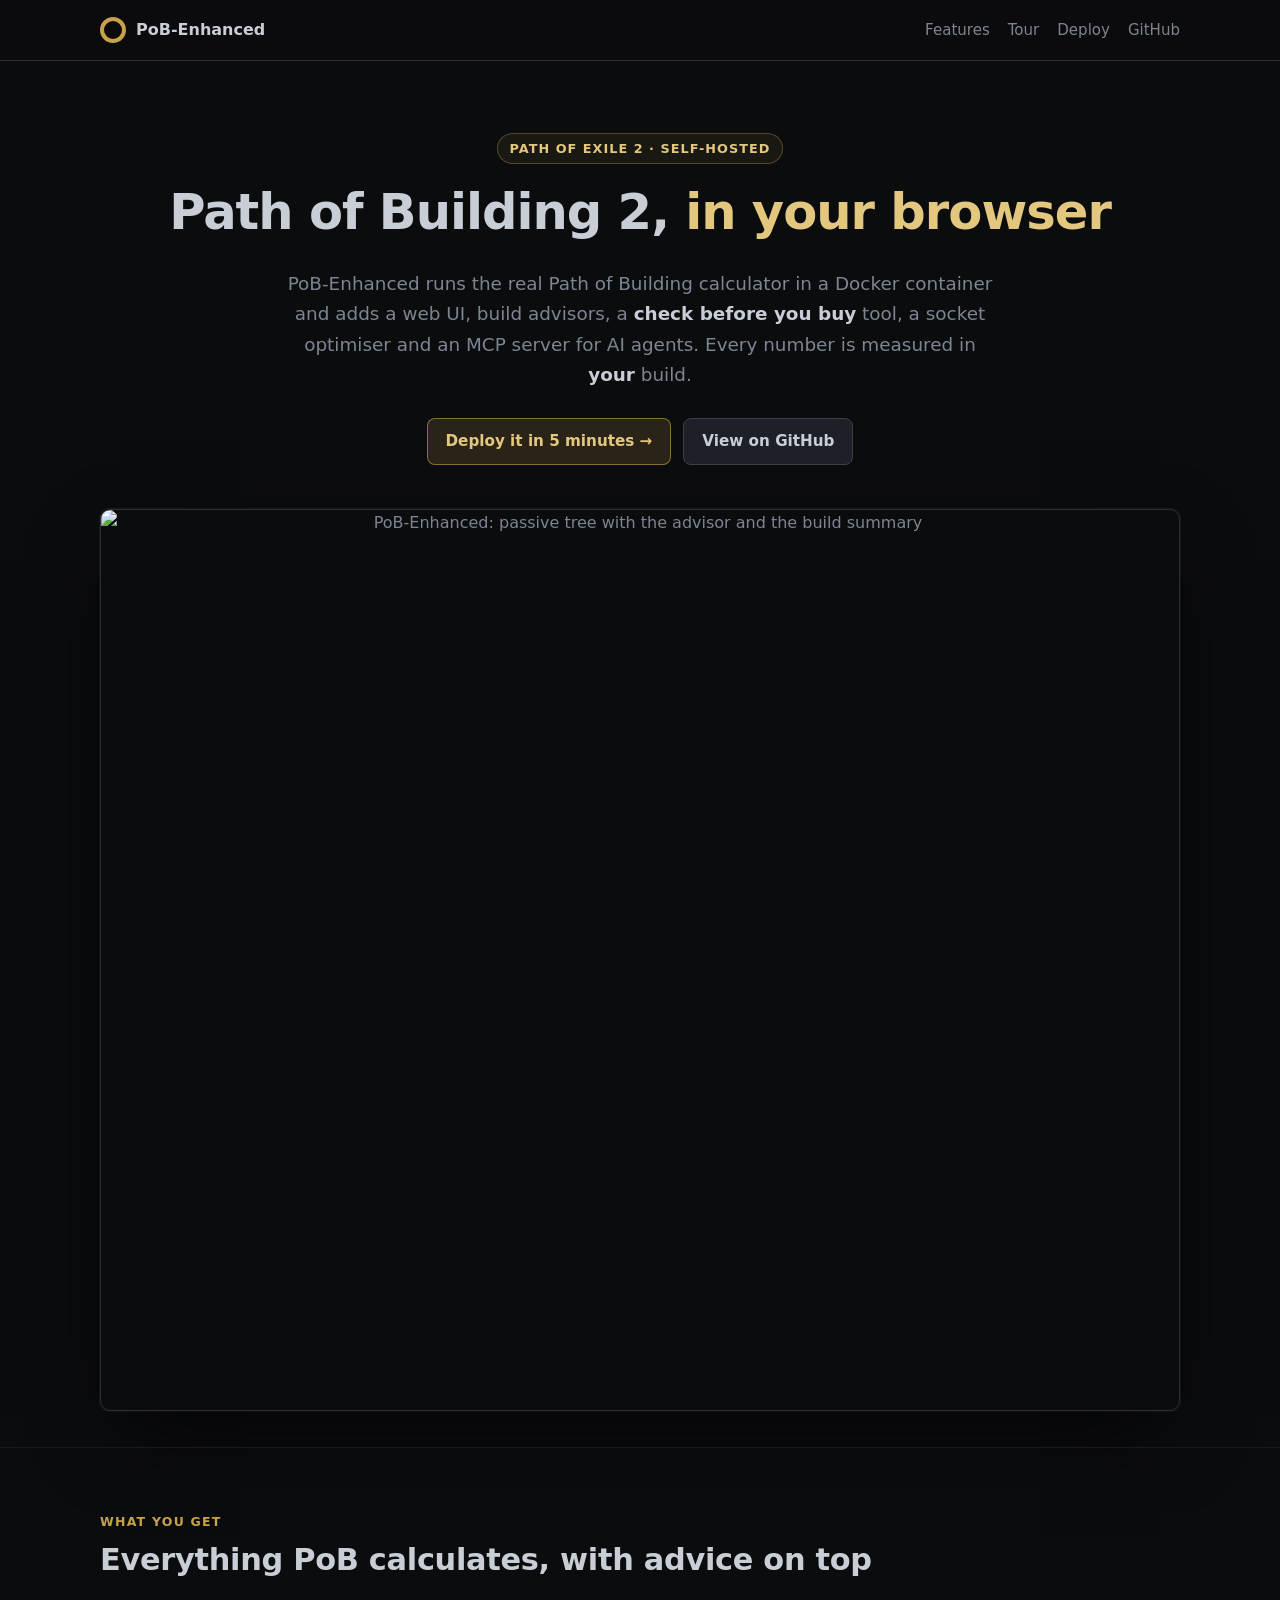
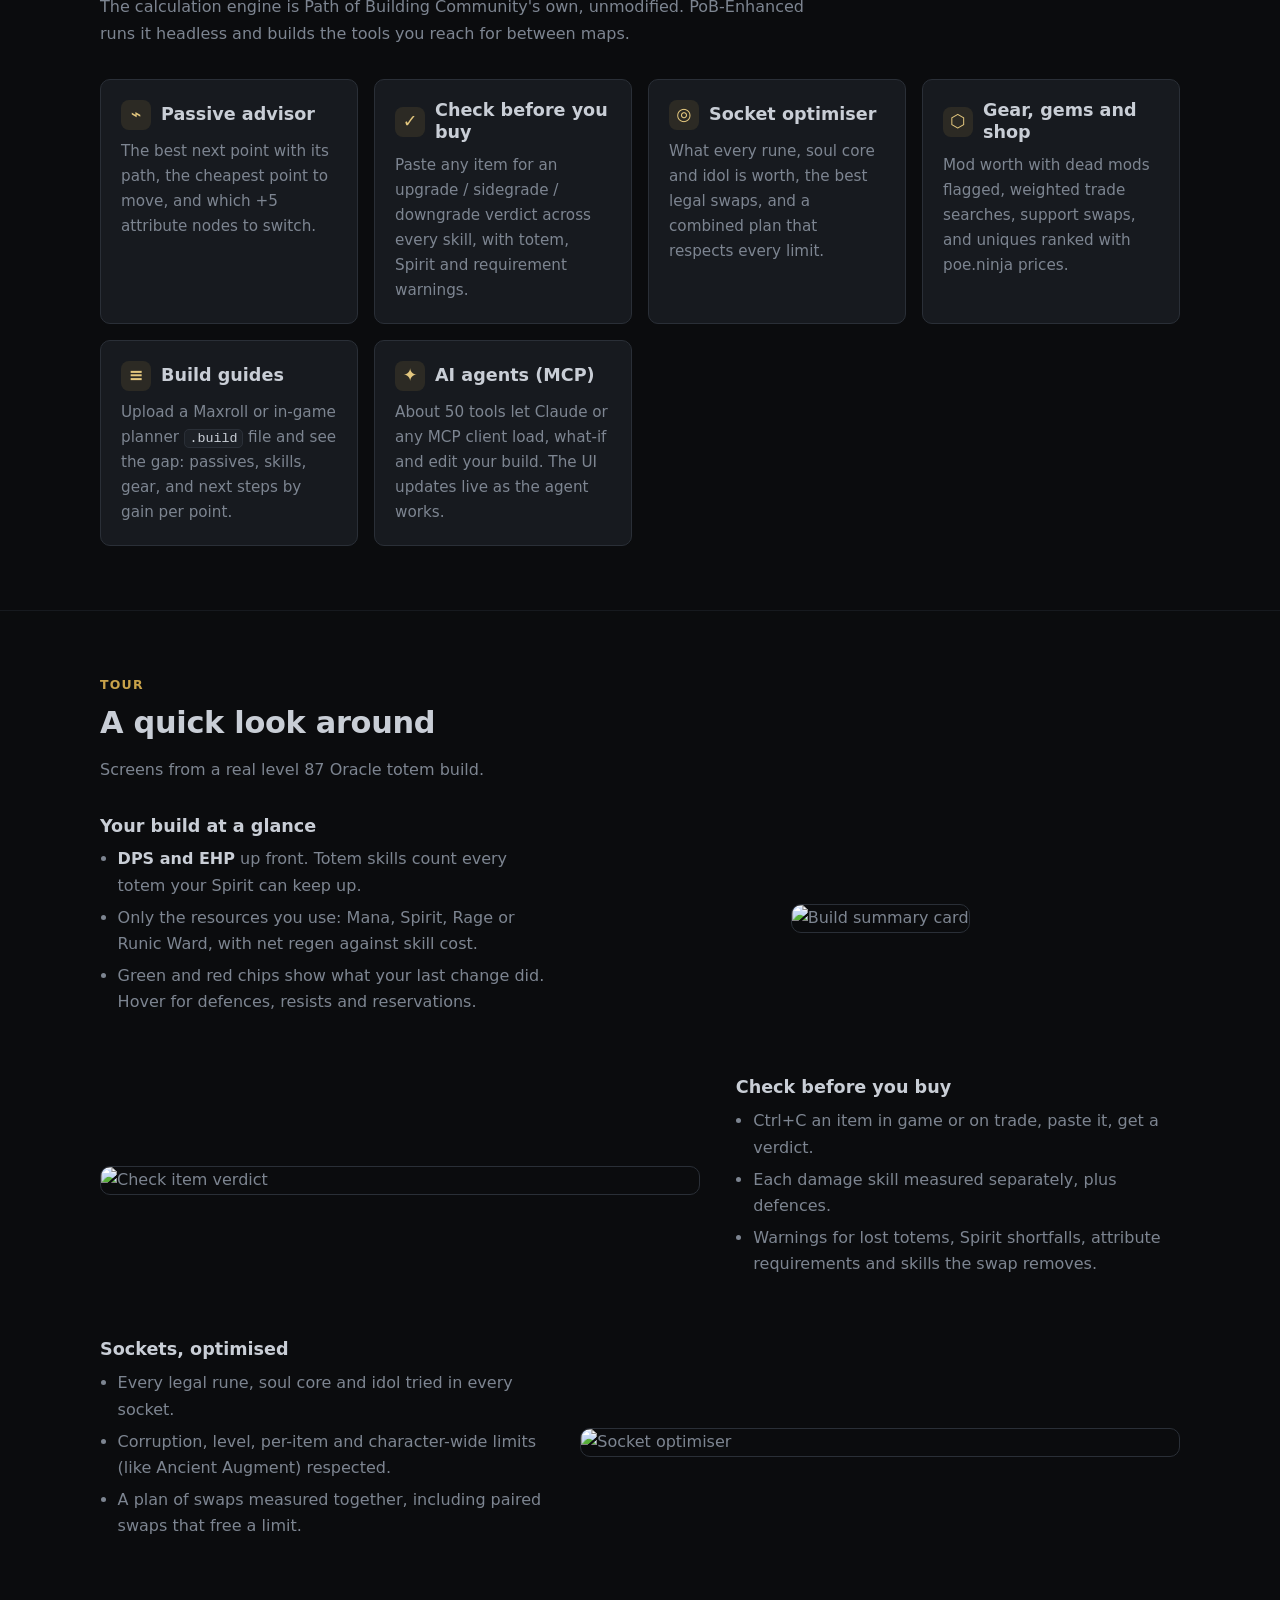
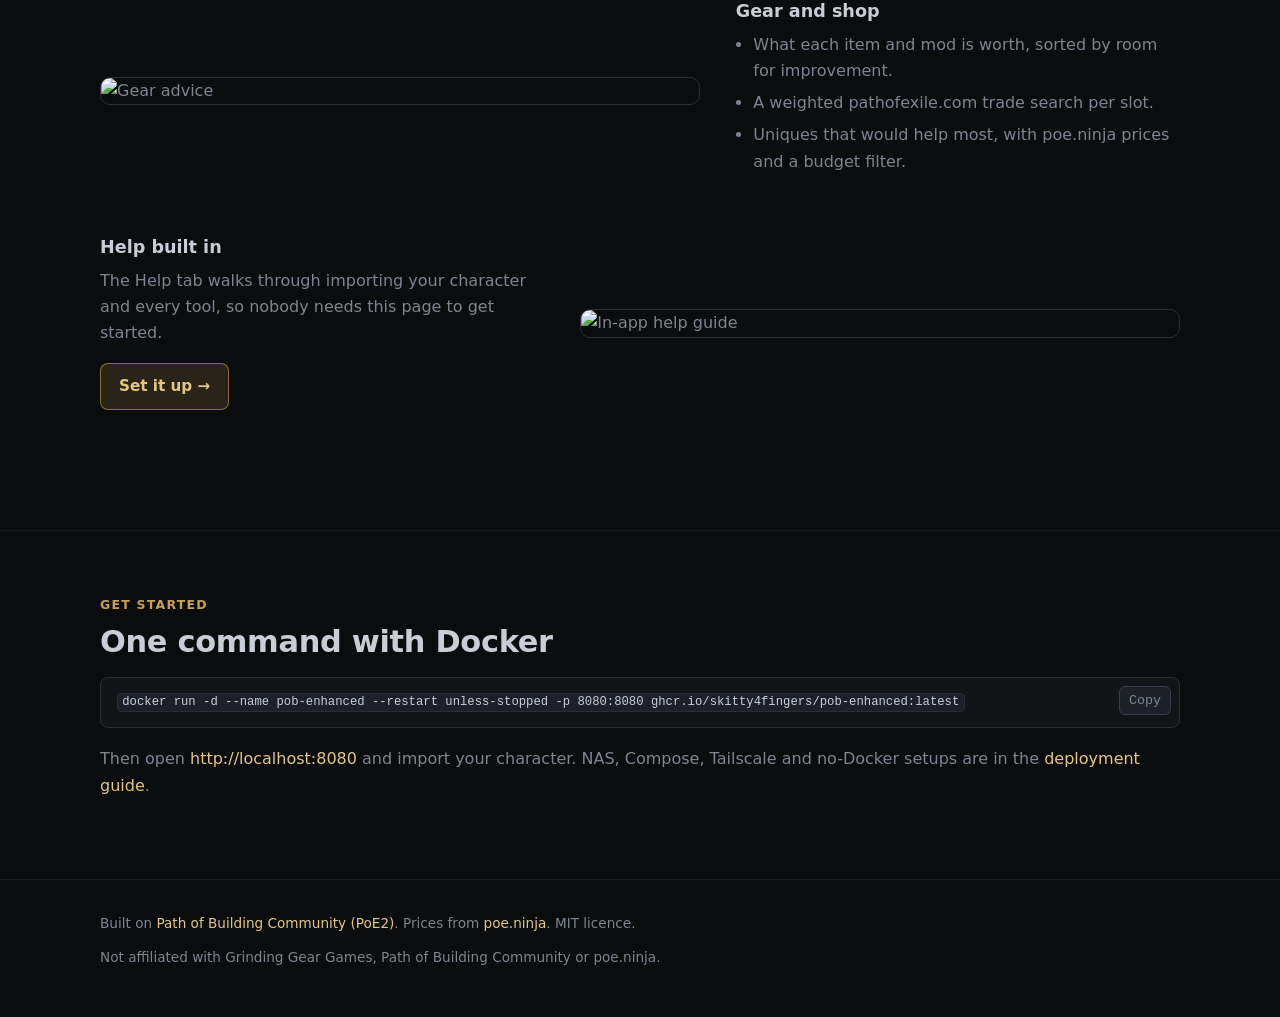
==== site/index.html @ 715e1b87 "Add an in-app help guide, a GitHub Pages site and fresh screenshots - Help tab (also the ? button in" ====
<!doctype html>
<html lang="en">
<head>
  <meta charset="utf-8">
  <meta name="viewport" content="width=device-width, initial-scale=1">
  <title>PoB-Enhanced</title>
  <meta name="description" content="Path of Building 2 for Path of Exile 2 as a self-hosted web app, with build advisors, check-before-you-buy, a socket optimiser and an MCP server for AI agents.">
  <meta property="og:title" content="PoB-Enhanced">
  <meta property="og:description" content="Path of Building 2 as a self-hosted web app with build advisors and an MCP server.">
  <meta property="og:image" content="images/tree-advisor.png">
  <link rel="icon" href="data:image/svg+xml,%3Csvg xmlns='http://www.w3.org/2000/svg' viewBox='0 0 32 32'%3E%3Ccircle cx='16' cy='16' r='11' fill='none' stroke='%23c8a24a' stroke-width='6'/%3E%3C/svg%3E">
  <link rel="stylesheet" href="styles.css">
</head>
<body>
  <header class="top">
    <div class="wrap">
      <a class="brand" href="./"><span class="logo"></span> PoB-Enhanced</a>
      <nav>
        <a href="#features" class="hide-sm">Features</a>
        <a href="#tour" class="hide-sm">Tour</a>
        <a href="deploy.html">Deploy</a>
        <a href="https://github.com/Skitty4fingers/PoB-Enhanced">GitHub</a>
      </nav>
    </div>
  </header>

  <main>
    <section class="hero">
      <div class="wrap">
        <div class="tag">Path of Exile 2 · self-hosted</div>
        <h1>Path of Building 2, <span>in your browser</span></h1>
        <p class="lead">PoB-Enhanced runs the real Path of Building calculator in a Docker container and adds a web UI,
          build advisors, a <strong>check before you buy</strong> tool, a socket optimiser and an MCP server for AI agents.
          Every number is measured in <strong>your</strong> build.</p>
        <div class="actions">
          <a class="btn primary" href="deploy.html">Deploy it in 5 minutes →</a>
          <a class="btn" href="https://github.com/Skitty4fingers/PoB-Enhanced">View on GitHub</a>
        </div>
        <div class="shot"><img src="images/tree-advisor.png" alt="PoB-Enhanced: passive tree with the advisor and the build summary" width="1440" height="900"></div>
      </div>
    </section>

    <section class="block" id="features">
      <div class="wrap">
        <div class="eyebrow">What you get</div>
        <h2>Everything PoB calculates, with advice on top</h2>
        <p class="intro">The calculation engine is Path of Building Community's own, unmodified. PoB-Enhanced runs it
          headless and builds the tools you reach for between maps.</p>
        <div class="grid">
          <div class="card"><h3><span class="ico">⌁</span> Passive advisor</h3><p>The best next point with its path, the cheapest point to move, and which +5 attribute nodes to switch.</p></div>
          <div class="card"><h3><span class="ico">✓</span> Check before you buy</h3><p>Paste any item for an upgrade / sidegrade / downgrade verdict across every skill, with totem, Spirit and requirement warnings.</p></div>
          <div class="card"><h3><span class="ico">◎</span> Socket optimiser</h3><p>What every rune, soul core and idol is worth, the best legal swaps, and a combined plan that respects every limit.</p></div>
          <div class="card"><h3><span class="ico">⬡</span> Gear, gems and shop</h3><p>Mod worth with dead mods flagged, weighted trade searches, support swaps, and uniques ranked with poe.ninja prices.</p></div>
          <div class="card"><h3><span class="ico">≡</span> Build guides</h3><p>Upload a Maxroll or in-game planner <code>.build</code> file and see the gap: passives, skills, gear, and next steps by gain per point.</p></div>
          <div class="card"><h3><span class="ico">✦</span> AI agents (MCP)</h3><p>About 50 tools let Claude or any MCP client load, what-if and edit your build. The UI updates live as the agent works.</p></div>
        </div>
      </div>
    </section>

    <section class="block" id="tour">
      <div class="wrap">
        <div class="eyebrow">Tour</div>
        <h2>A quick look around</h2>
        <p class="intro">Screens from a real level 87 Oracle totem build.</p>

        <div class="feature">
          <div class="text">
            <h3>Your build at a glance</h3>
            <ul>
              <li><strong>DPS and EHP</strong> up front. Totem skills count every totem your Spirit can keep up.</li>
              <li>Only the resources you use: Mana, Spirit, Rage or Runic Ward, with net regen against skill cost.</li>
              <li>Green and red chips show what your last change did. Hover for defences, resists and reservations.</li>
            </ul>
          </div>
          <div class="media" style="max-width:320px;justify-self:center"><img src="images/summary-card.png" alt="Build summary card" loading="lazy"></div>
        </div>

        <div class="feature flip">
          <div class="text">
            <h3>Check before you buy</h3>
            <ul>
              <li>Ctrl+C an item in game or on trade, paste it, get a verdict.</li>
              <li>Each damage skill measured separately, plus defences.</li>
              <li>Warnings for lost totems, Spirit shortfalls, attribute requirements and skills the swap removes.</li>
            </ul>
          </div>
          <div class="media"><img src="images/check-item.png" alt="Check item verdict" loading="lazy"></div>
        </div>

        <div class="feature">
          <div class="text">
            <h3>Sockets, optimised</h3>
            <ul>
              <li>Every legal rune, soul core and idol tried in every socket.</li>
              <li>Corruption, level, per-item and character-wide limits (like Ancient Augment) respected.</li>
              <li>A plan of swaps measured together, including paired swaps that free a limit.</li>
            </ul>
          </div>
          <div class="media"><img src="images/sockets.png" alt="Socket optimiser" loading="lazy"></div>
        </div>

        <div class="feature flip">
          <div class="text">
            <h3>Gear and shop</h3>
            <ul>
              <li>What each item and mod is worth, sorted by room for improvement.</li>
              <li>A weighted pathofexile.com trade search per slot.</li>
              <li>Uniques that would help most, with poe.ninja prices and a budget filter.</li>
            </ul>
          </div>
          <div class="media"><img src="images/upgrades-gear.png" alt="Gear advice" loading="lazy"></div>
        </div>

        <div class="feature">
          <div class="text">
            <h3>Help built in</h3>
            <p>The Help tab walks through importing your character and every tool, so nobody needs this page to get started.</p>
            <a class="btn primary" href="deploy.html">Set it up →</a>
          </div>
          <div class="media"><img src="images/help.png" alt="In-app help guide" loading="lazy"></div>
        </div>
      </div>
    </section>

    <section class="block">
      <div class="wrap">
        <div class="eyebrow">Get started</div>
        <h2>One command with Docker</h2>
        <pre><code>docker run -d --name pob-enhanced --restart unless-stopped -p 8080:8080 ghcr.io/skitty4fingers/pob-enhanced:latest</code></pre>
        <p>Then open <a href="http://localhost:8080">http://localhost:8080</a> and import your character.
          NAS, Compose, Tailscale and no-Docker setups are in the <a href="deploy.html">deployment guide</a>.</p>
      </div>
    </section>
  </main>

  <footer>
    <div class="wrap">
      <span>Built on <a href="https://github.com/PathOfBuildingCommunity/PathOfBuilding-PoE2">Path of Building Community (PoE2)</a>. Prices from <a href="https://poe.ninja">poe.ninja</a>. MIT licence.</span>
      <span>Not affiliated with Grinding Gear Games, Path of Building Community or poe.ninja.</span>
    </div>
  </footer>
  <script src="site.js"></script>
</body>
</html>
---- site/styles.css ----
/* PoB-Enhanced project site. Matches the app's dark ink + gold palette. */
:root {
  --ink-950: #0b0c0e;
  --ink-900: #121418;
  --ink-850: #171a1f;
  --ink-800: #1d2127;
  --ink-700: #2a2f37;
  --ink-600: #3a4049;
  --ink-400: #7d8591;
  --ink-200: #c9ced6;
  --gold: #c8a24a;
  --gold-soft: #e3c77e;
  --good: #5fbf7a;
  --bad: #e06a5a;
  --rare: #f2c94c;
  --mana: #6f8cf0;
  --es: #7fb5e6;
  --radius: 10px;
  --max: 1120px;
  color-scheme: dark;
}

* { box-sizing: border-box; }
html { scroll-behavior: smooth; scroll-padding-top: 80px; }
body {
  margin: 0;
  background: var(--ink-950);
  color: var(--ink-400);
  font: 16px/1.65 Inter, ui-sans-serif, system-ui, -apple-system, "Segoe UI", Roboto, sans-serif;
  -webkit-font-smoothing: antialiased;
}
a { color: var(--gold-soft); text-decoration: none; }
a:hover { text-decoration: underline; }
img { max-width: 100%; display: block; }
h1, h2, h3 { color: var(--ink-200); line-height: 1.25; margin: 0 0 .5em; }
h1 { font-size: clamp(2rem, 4.5vw, 3.1rem); letter-spacing: -.02em; }
h2 { font-size: clamp(1.4rem, 2.6vw, 1.9rem); letter-spacing: -.01em; }
h3 { font-size: 1.1rem; }
p { margin: 0 0 1em; }
strong { color: var(--ink-200); font-weight: 600; }
code, pre { font-family: ui-monospace, "Cascadia Code", "SFMono-Regular", Menlo, Consolas, monospace; }
code { font-size: .88em; background: var(--ink-800); border: 1px solid var(--ink-700); border-radius: 5px; padding: .1em .35em; color: var(--ink-200); overflow-wrap: anywhere; }
pre code { overflow-wrap: normal; }

.wrap { max-width: var(--max); margin: 0 auto; padding: 0 20px; }

/* Header */
.top {
  position: sticky; top: 0; z-index: 10;
  background: rgba(11, 12, 14, .82); backdrop-filter: blur(10px);
  border-bottom: 1px solid var(--ink-700);
}
.top .wrap { display: flex; align-items: center; gap: 18px; height: 60px; }
.brand { display: flex; align-items: center; gap: 10px; color: var(--ink-200); font-weight: 700; }
.brand:hover { text-decoration: none; }
.logo { width: 26px; height: 26px; border-radius: 50%; border: 4px solid var(--gold); }
.top nav { margin-left: auto; display: flex; gap: 18px; font-size: .94rem; }
.top nav a { color: var(--ink-400); }
.top nav a:hover, .top nav a.on { color: var(--gold-soft); text-decoration: none; }

/* Buttons */
.btn {
  display: inline-flex; align-items: center; gap: 8px;
  padding: 10px 18px; border-radius: 8px; font-weight: 600; font-size: .95rem;
  border: 1px solid var(--ink-600); background: var(--ink-800); color: var(--ink-200);
  transition: border-color .15s, background .15s;
}
.btn:hover { border-color: var(--gold); text-decoration: none; }
.btn.primary { background: rgba(200, 162, 74, .16); border-color: rgba(200, 162, 74, .6); color: var(--gold-soft); }
.btn.primary:hover { background: rgba(200, 162, 74, .26); }

/* Hero */
.hero { padding: 72px 0 36px; text-align: center; }
.hero .tag { display: inline-block; font-size: .8rem; font-weight: 600; letter-spacing: .08em; text-transform: uppercase; color: var(--gold-soft); border: 1px solid rgba(200,162,74,.35); background: rgba(200,162,74,.08); padding: 4px 12px; border-radius: 99px; margin-bottom: 18px; }
.hero p.lead { max-width: 720px; margin: 0 auto 28px; font-size: 1.15rem; }
.hero .actions { display: flex; gap: 12px; justify-content: center; flex-wrap: wrap; }
.hero h1 span { color: var(--gold-soft); }
.shot {
  margin: 44px auto 0; border-radius: var(--radius); overflow: hidden;
  border: 1px solid var(--ink-700); box-shadow: 0 30px 80px -20px rgba(0,0,0,.8), 0 0 0 1px rgba(200,162,74,.08);
}

/* Sections */
section.block { padding: 64px 0; border-top: 1px solid var(--ink-850); }
.eyebrow { font-size: .78rem; font-weight: 700; letter-spacing: .1em; text-transform: uppercase; color: var(--gold); margin-bottom: 8px; }
.intro { max-width: 720px; margin-bottom: 32px; }

.grid { display: grid; gap: 16px; grid-template-columns: repeat(auto-fit, minmax(250px, 1fr)); }
.card {
  background: var(--ink-850); border: 1px solid var(--ink-700); border-radius: var(--radius); padding: 20px;
}
.card h3 { display: flex; align-items: center; gap: 10px; }
.card .ico { width: 30px; height: 30px; border-radius: 8px; display: inline-flex; align-items: center; justify-content: center; background: rgba(200,162,74,.12); color: var(--gold-soft); flex-shrink: 0; }
.card p { margin: 0; font-size: .95rem; }

.feature { display: grid; gap: 36px; align-items: center; grid-template-columns: 1fr 1.35fr; margin-bottom: 56px; }
.feature.flip { grid-template-columns: 1.35fr 1fr; }
.feature.flip .text { order: 2; }
.feature .media { border-radius: var(--radius); overflow: hidden; border: 1px solid var(--ink-700); }
.feature ul { padding-left: 1.1em; margin: 0; }
.feature li { margin-bottom: .35em; }
@media (max-width: 820px) {
  .feature, .feature.flip { grid-template-columns: 1fr; }
  .feature.flip .text { order: 0; }
  .top nav { gap: 12px; font-size: .88rem; }
  .top nav .hide-sm { display: none; }
}

/* Code */
pre {
  position: relative; margin: 12px 0 18px; padding: 14px 16px; overflow-x: auto;
  background: var(--ink-900); border: 1px solid var(--ink-700); border-radius: 8px;
  color: var(--ink-200); font-size: .87rem; line-height: 1.55;
}
pre .c { color: var(--ink-400); }
.copy {
  position: absolute; top: 8px; right: 8px; font: 600 .75rem/1 inherit; font-family: inherit;
  padding: 6px 9px; border-radius: 6px; cursor: pointer;
  background: var(--ink-800); color: var(--ink-400); border: 1px solid var(--ink-600);
}
.copy:hover { color: var(--gold-soft); border-color: var(--gold); }

/* Tables */
table { width: 100%; border-collapse: collapse; margin: 12px 0 20px; font-size: .94rem; }
th, td { text-align: left; padding: 10px 12px; border-bottom: 1px solid var(--ink-700); vertical-align: top; }
th { color: var(--ink-200); font-weight: 600; background: var(--ink-850); }
.table-wrap { overflow-x: auto; border: 1px solid var(--ink-700); border-radius: 8px; }
.table-wrap table { margin: 0; }
.table-wrap tr:last-child td { border-bottom: 0; }

/* Guide layout */
.guide { display: grid; grid-template-columns: 230px 1fr; gap: 40px; padding-top: 40px; padding-bottom: 80px; }
.toc { position: sticky; top: 84px; align-self: start; font-size: .92rem; }
.toc .label { font-size: .75rem; font-weight: 700; letter-spacing: .1em; text-transform: uppercase; color: var(--ink-400); margin-bottom: 8px; }
.toc a { display: block; padding: 5px 10px; border-radius: 6px; color: var(--ink-400); border-left: 2px solid transparent; }
.toc a:hover { color: var(--ink-200); text-decoration: none; }
.toc a.on { color: var(--gold-soft); border-left-color: var(--gold); background: rgba(200,162,74,.06); }
.doc { min-width: 0; } /* let long code lines scroll inside their block instead of widening the page */
.doc h2 { margin-top: 56px; padding-top: 8px; }
.doc h2:first-child { margin-top: 0; }
.doc h3 { margin-top: 28px; }
@media (max-width: 860px) { .guide { grid-template-columns: 1fr; } .toc { display: none; } }

ol.steps { counter-reset: s; list-style: none; padding: 0; margin: 16px 0 20px; }
ol.steps > li { counter-increment: s; position: relative; padding-left: 44px; margin-bottom: 16px; }
ol.steps > li::before {
  content: counter(s); position: absolute; left: 0; top: 0;
  width: 28px; height: 28px; border-radius: 50%; display: flex; align-items: center; justify-content: center;
  font-size: .82rem; font-weight: 700; color: var(--gold-soft); background: rgba(200,162,74,.14); border: 1px solid rgba(200,162,74,.35);
}

.choose { display: grid; gap: 12px; grid-template-columns: repeat(auto-fit, minmax(220px, 1fr)); margin: 18px 0 8px; }
.choose a { display: block; padding: 16px; border-radius: var(--radius); background: var(--ink-850); border: 1px solid var(--ink-700); color: var(--ink-400); }
.choose a:hover { border-color: var(--gold); text-decoration: none; }
.choose a strong { display: block; margin-bottom: 4px; }
.choose .meta { font-size: .8rem; color: var(--gold); font-weight: 600; text-transform: uppercase; letter-spacing: .06em; }

.note { border-left: 3px solid var(--gold); background: rgba(200,162,74,.07); padding: 12px 16px; border-radius: 0 8px 8px 0; margin: 16px 0; }
.note.warn { border-color: var(--rare); background: rgba(242,201,76,.07); }
.note p:last-child { margin: 0; }

details { background: var(--ink-850); border: 1px solid var(--ink-700); border-radius: 8px; margin: 10px 0; }
details summary { cursor: pointer; padding: 12px 16px; color: var(--ink-200); font-weight: 600; }
details > div { padding: 0 16px 14px; }

footer { border-top: 1px solid var(--ink-850); padding: 32px 0 48px; font-size: .85rem; }
footer .wrap { display: flex; flex-wrap: wrap; gap: 12px 24px; justify-content: space-between; }
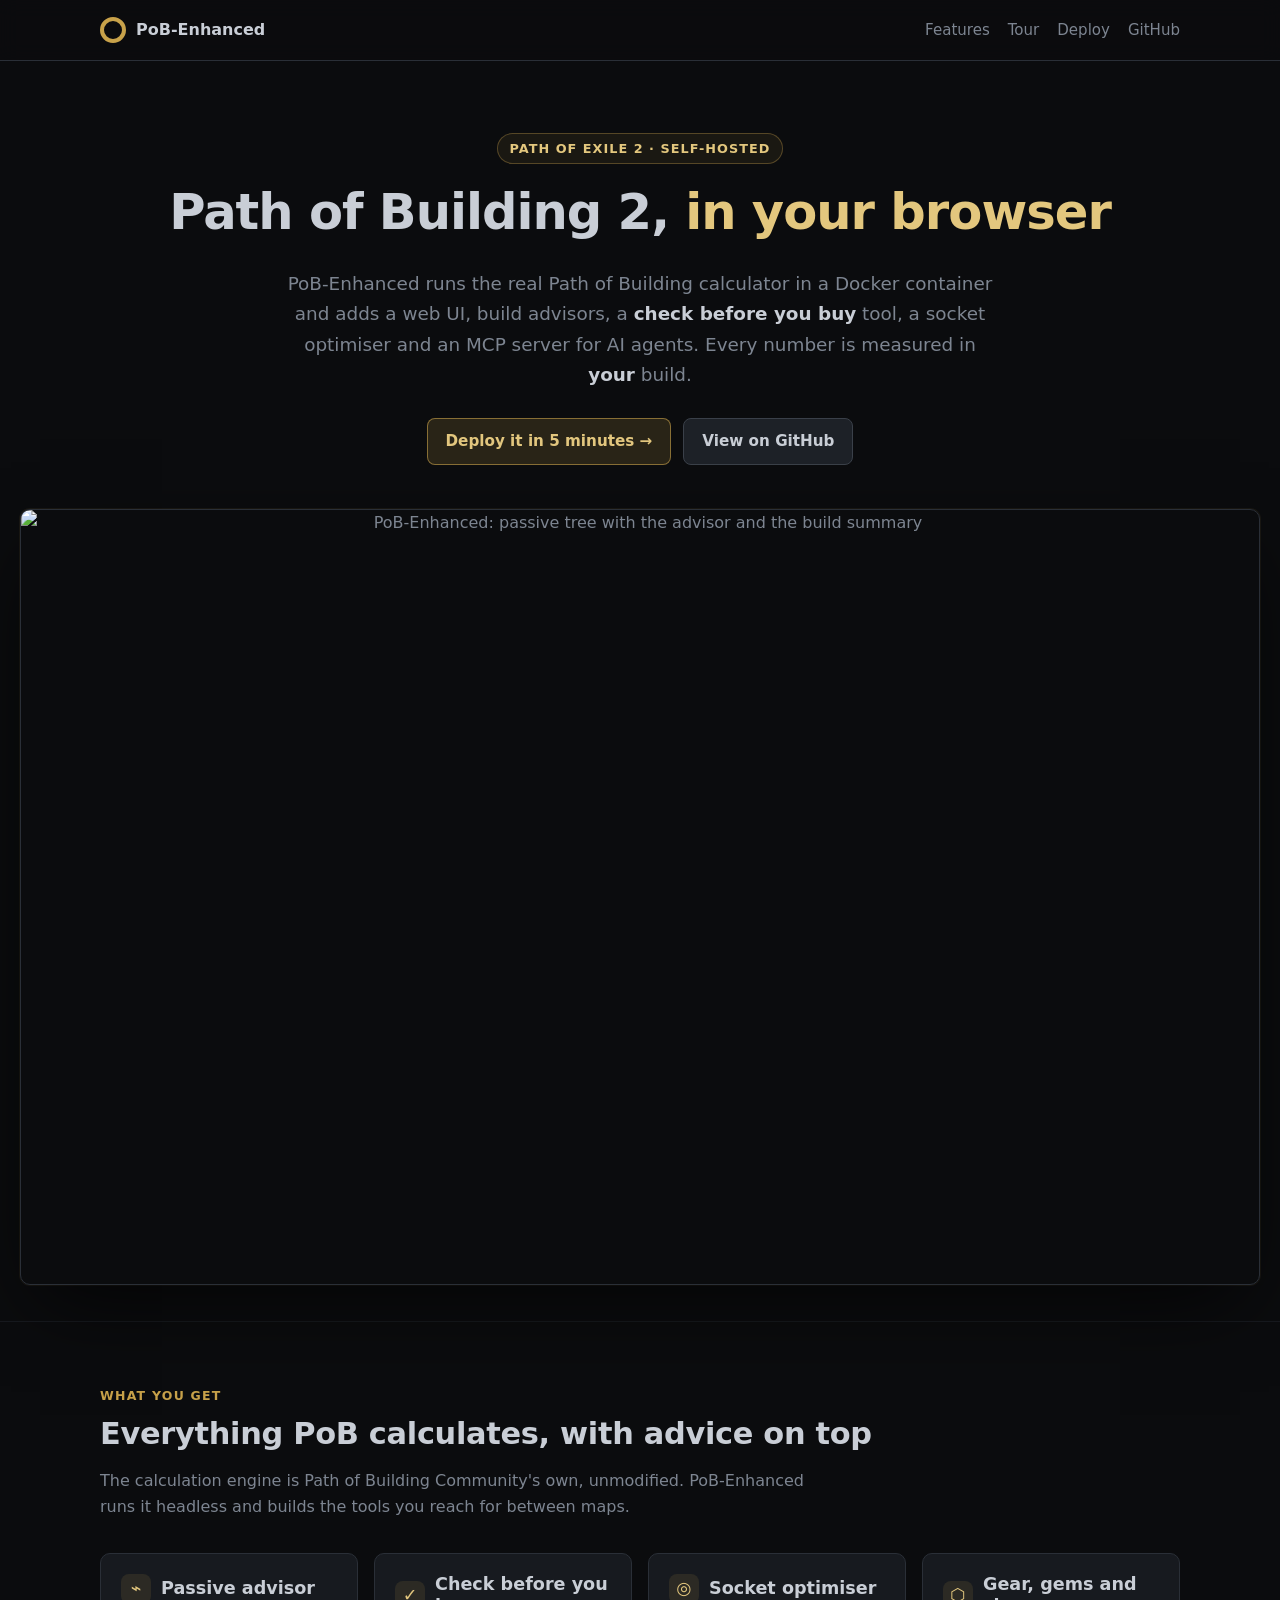
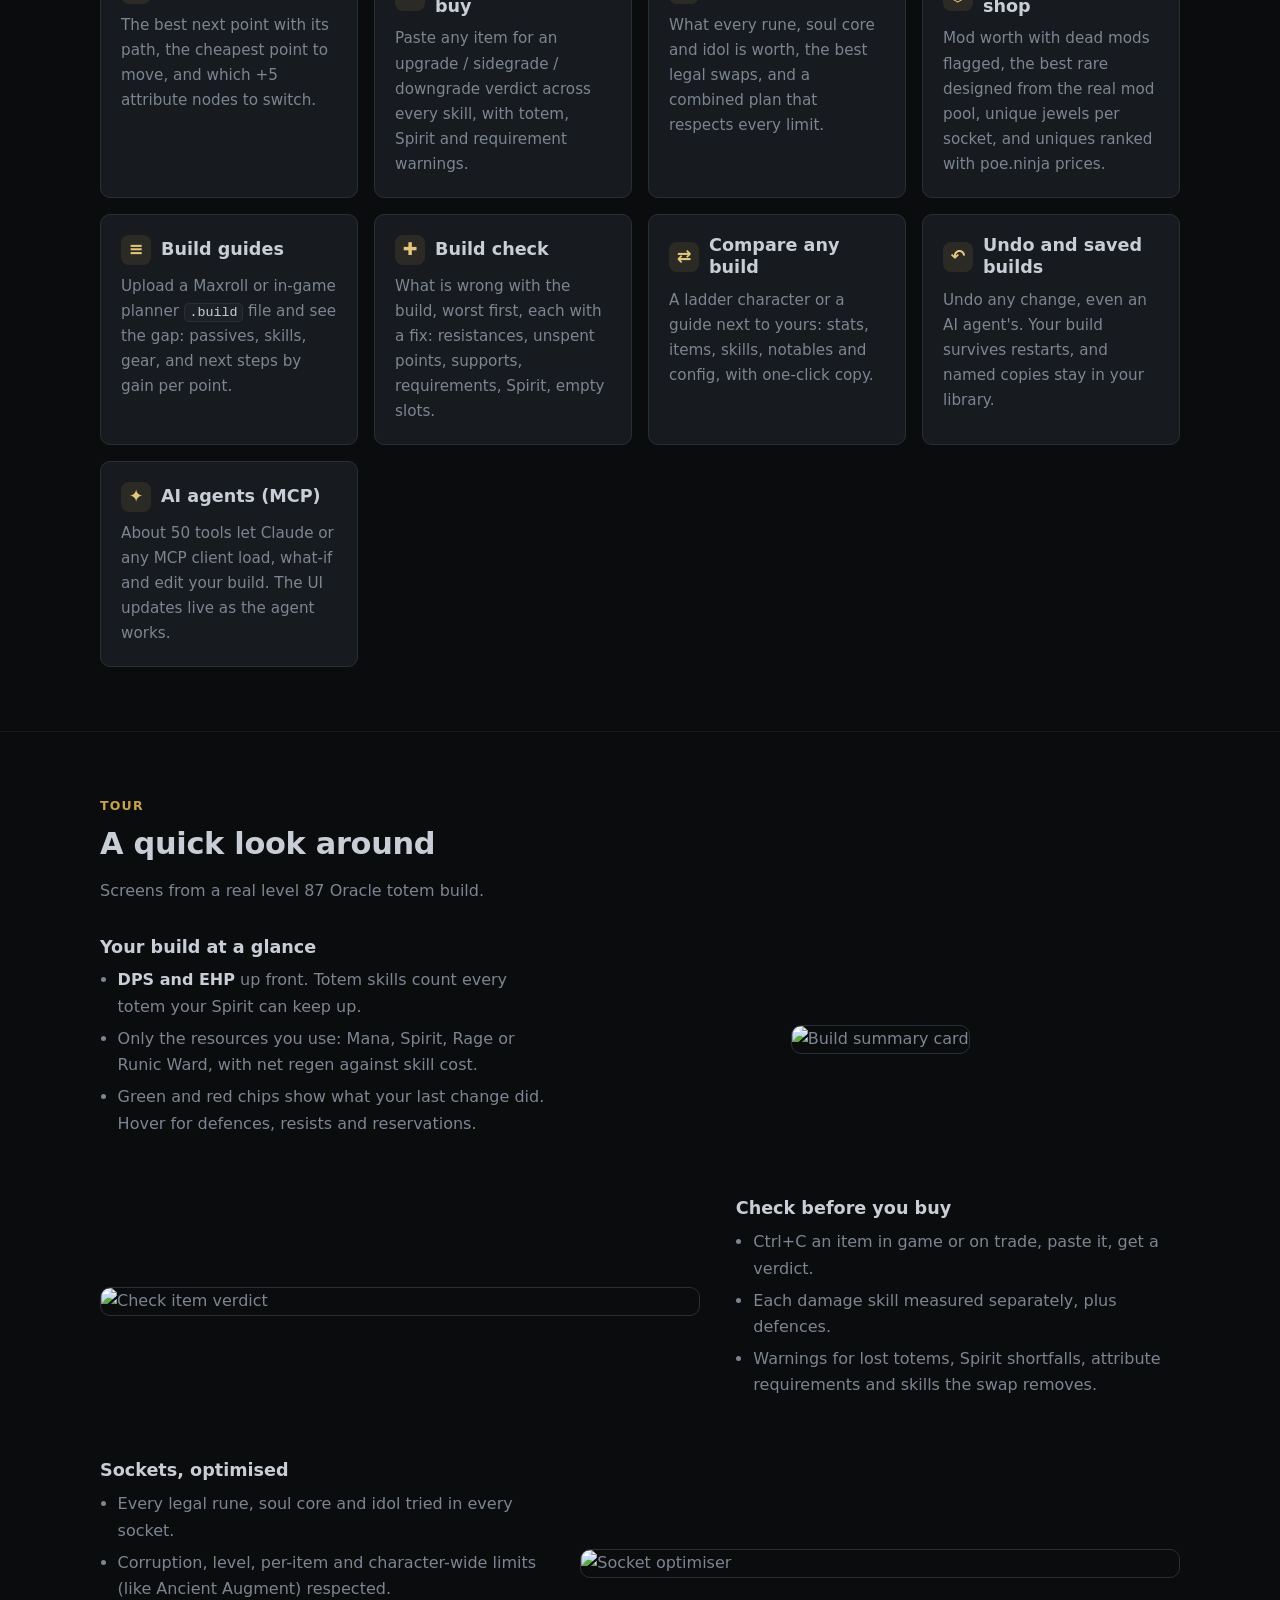
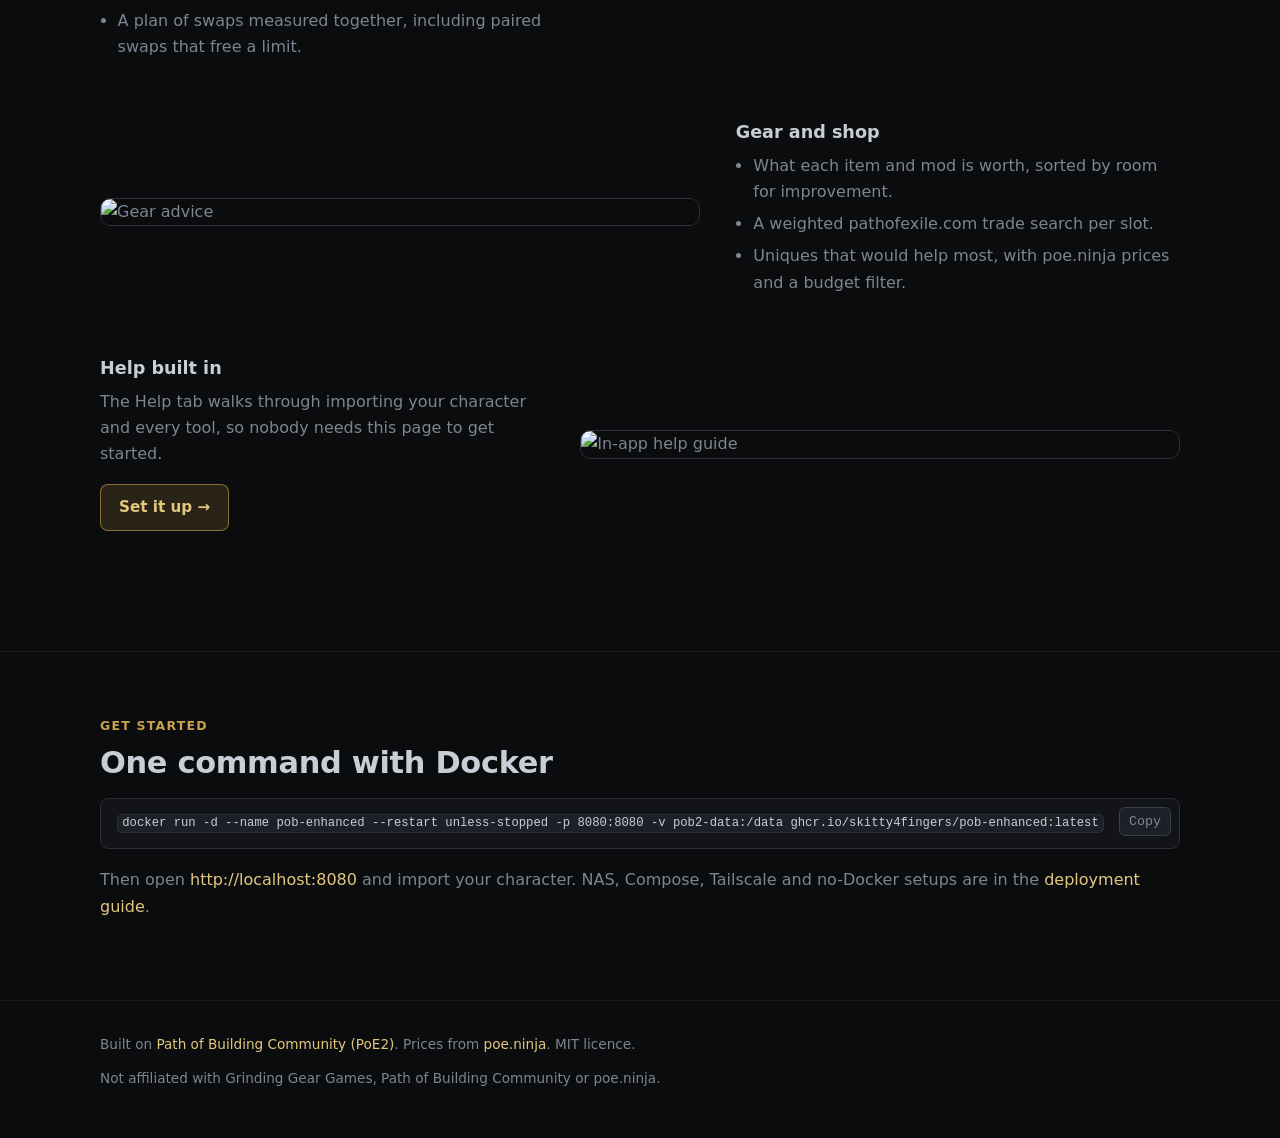
==== commit 40dc6181: "Add build check, undo and saved builds, compare, rare designer and more Ideas, patches and the knowl" ====
--- a/site/index.html
+++ b/site/index.html
@@ -50,8 +50,11 @@
           <div class="card"><h3><span class="ico">⌁</span> Passive advisor</h3><p>The best next point with its path, the cheapest point to move, and which +5 attribute nodes to switch.</p></div>
           <div class="card"><h3><span class="ico">✓</span> Check before you buy</h3><p>Paste any item for an upgrade / sidegrade / downgrade verdict across every skill, with totem, Spirit and requirement warnings.</p></div>
           <div class="card"><h3><span class="ico">◎</span> Socket optimiser</h3><p>What every rune, soul core and idol is worth, the best legal swaps, and a combined plan that respects every limit.</p></div>
-          <div class="card"><h3><span class="ico">⬡</span> Gear, gems and shop</h3><p>Mod worth with dead mods flagged, weighted trade searches, support swaps, and uniques ranked with poe.ninja prices.</p></div>
+          <div class="card"><h3><span class="ico">⬡</span> Gear, gems and shop</h3><p>Mod worth with dead mods flagged, the best rare designed from the real mod pool, unique jewels per socket, and uniques ranked with poe.ninja prices.</p></div>
           <div class="card"><h3><span class="ico">≡</span> Build guides</h3><p>Upload a Maxroll or in-game planner <code>.build</code> file and see the gap: passives, skills, gear, and next steps by gain per point.</p></div>
+          <div class="card"><h3><span class="ico">✚</span> Build check</h3><p>What is wrong with the build, worst first, each with a fix: resistances, unspent points, supports, requirements, Spirit, empty slots.</p></div>
+          <div class="card"><h3><span class="ico">⇄</span> Compare any build</h3><p>A ladder character or a guide next to yours: stats, items, skills, notables and config, with one-click copy.</p></div>
+          <div class="card"><h3><span class="ico">↶</span> Undo and saved builds</h3><p>Undo any change, even an AI agent's. Your build survives restarts, and named copies stay in your library.</p></div>
           <div class="card"><h3><span class="ico">✦</span> AI agents (MCP)</h3><p>About 50 tools let Claude or any MCP client load, what-if and edit your build. The UI updates live as the agent works.</p></div>
         </div>
       </div>
@@ -126,7 +129,7 @@
       <div class="wrap">
         <div class="eyebrow">Get started</div>
         <h2>One command with Docker</h2>
-        <pre><code>docker run -d --name pob-enhanced --restart unless-stopped -p 8080:8080 ghcr.io/skitty4fingers/pob-enhanced:latest</code></pre>
+        <pre><code>docker run -d --name pob-enhanced --restart unless-stopped -p 8080:8080 -v pob2-data:/data ghcr.io/skitty4fingers/pob-enhanced:latest</code></pre>
         <p>Then open <a href="http://localhost:8080">http://localhost:8080</a> and import your character.
           NAS, Compose, Tailscale and no-Docker setups are in the <a href="deploy.html">deployment guide</a>.</p>
       </div>
--- a/site/styles.css
+++ b/site/styles.css
@@ -31,7 +31,8 @@
 }
 a { color: var(--gold-soft); text-decoration: none; }
 a:hover { text-decoration: underline; }
-img { max-width: 100%; display: block; }
+/* height: auto keeps the aspect ratio when max-width shrinks an image with width/height attributes. */
+img { max-width: 100%; height: auto; display: block; }
 h1, h2, h3 { color: var(--ink-200); line-height: 1.25; margin: 0 0 .5em; }
 h1 { font-size: clamp(2rem, 4.5vw, 3.1rem); letter-spacing: -.02em; }
 h2 { font-size: clamp(1.4rem, 2.6vw, 1.9rem); letter-spacing: -.01em; }
@@ -75,8 +76,10 @@
 .hero p.lead { max-width: 720px; margin: 0 auto 28px; font-size: 1.15rem; }
 .hero .actions { display: flex; gap: 12px; justify-content: center; flex-wrap: wrap; }
 .hero h1 span { color: var(--gold-soft); }
+/* The hero screenshot is wider than the text column: up to 1280px, centred, never past the viewport gutter. */
 .shot {
-  margin: 44px auto 0; border-radius: var(--radius); overflow: hidden;
+  width: min(1280px, calc(100vw - 40px)); margin: 44px 0 0 50%; transform: translateX(-50%);
+  border-radius: var(--radius); overflow: hidden;
   border: 1px solid var(--ink-700); box-shadow: 0 30px 80px -20px rgba(0,0,0,.8), 0 0 0 1px rgba(200,162,74,.08);
 }
 
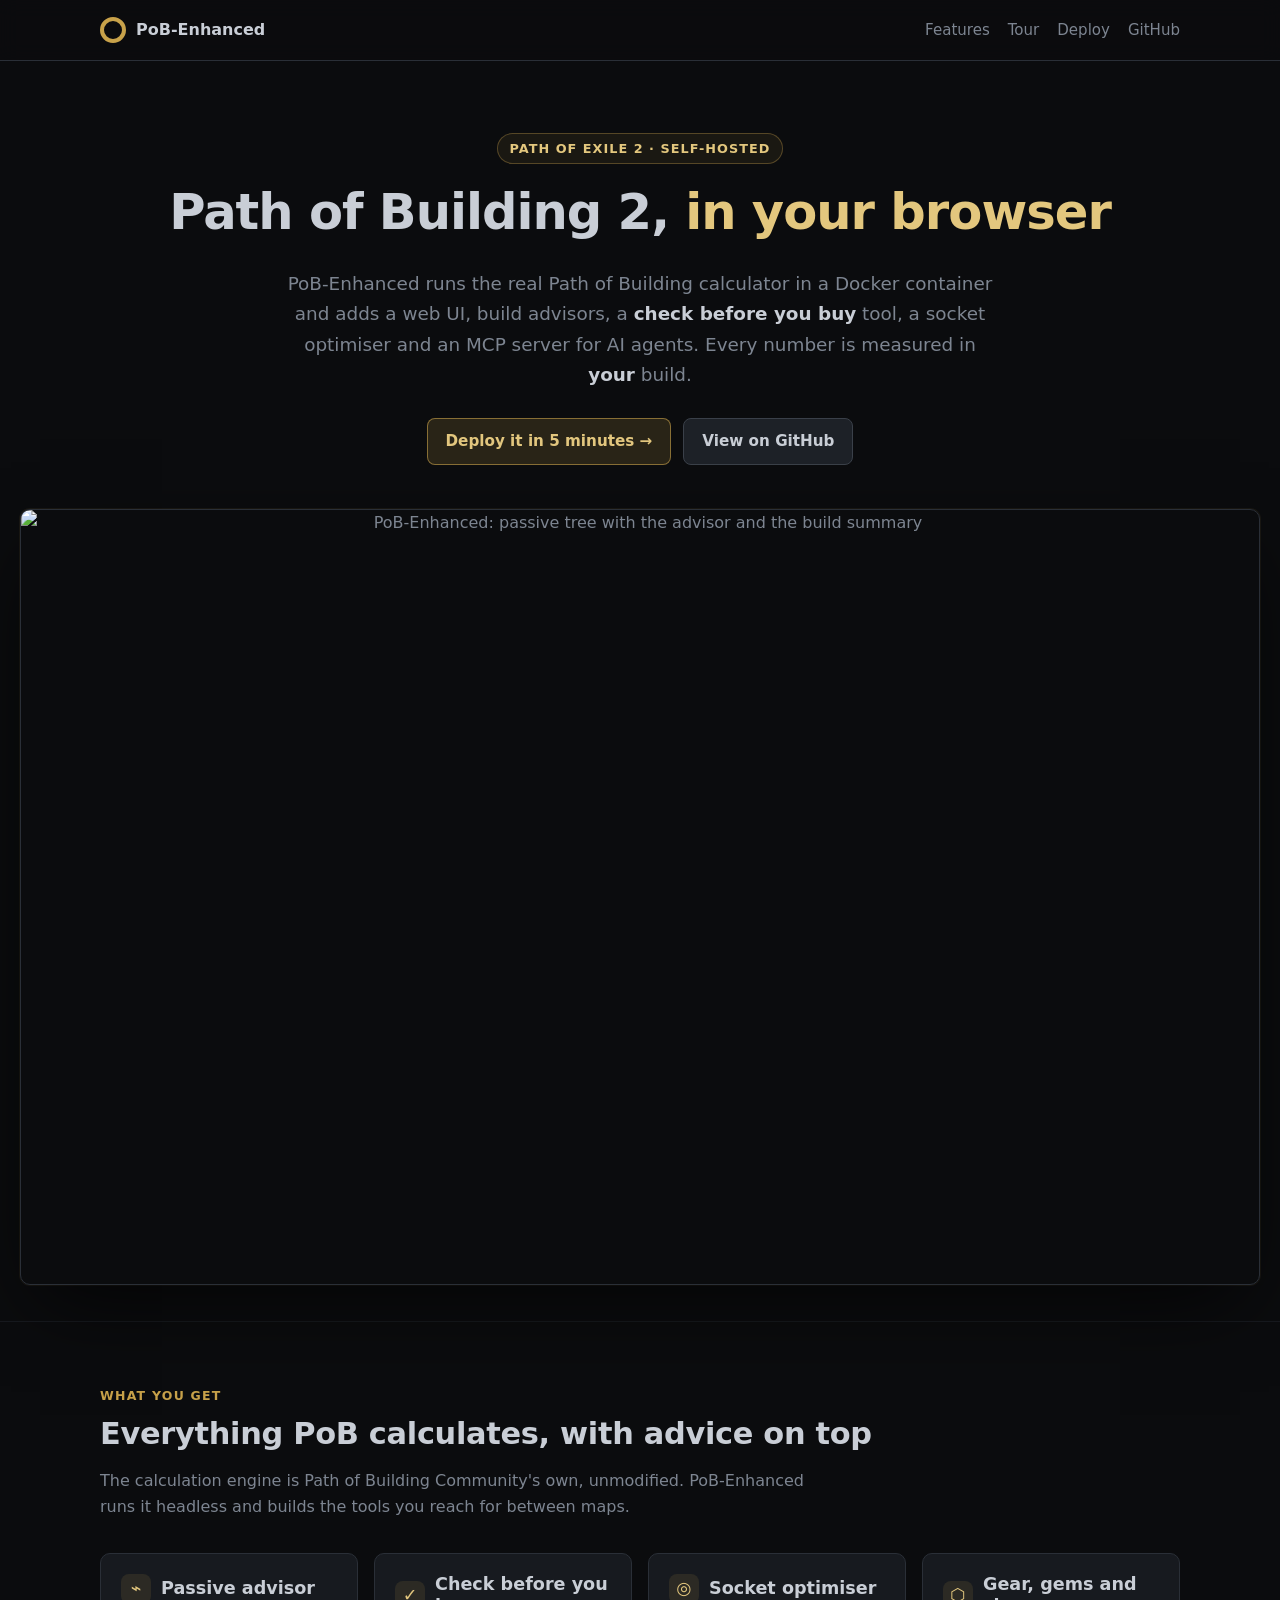
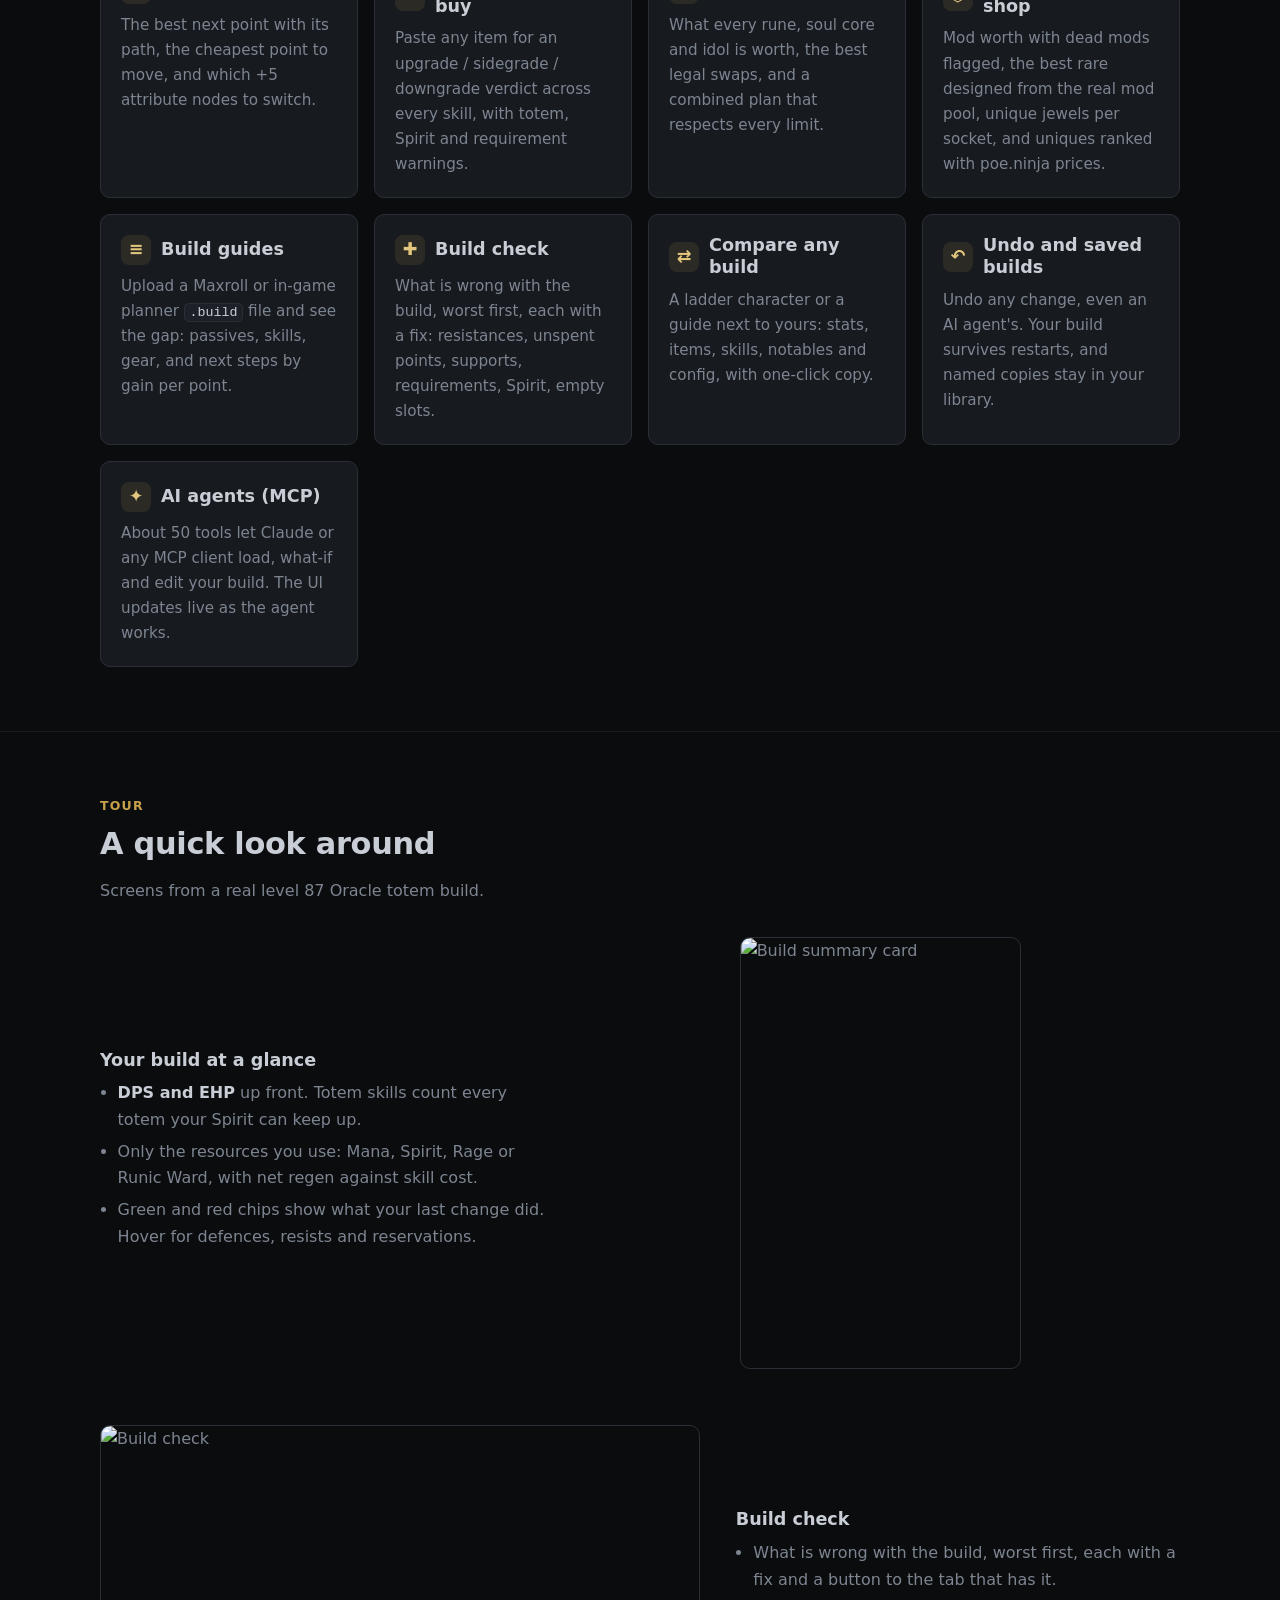
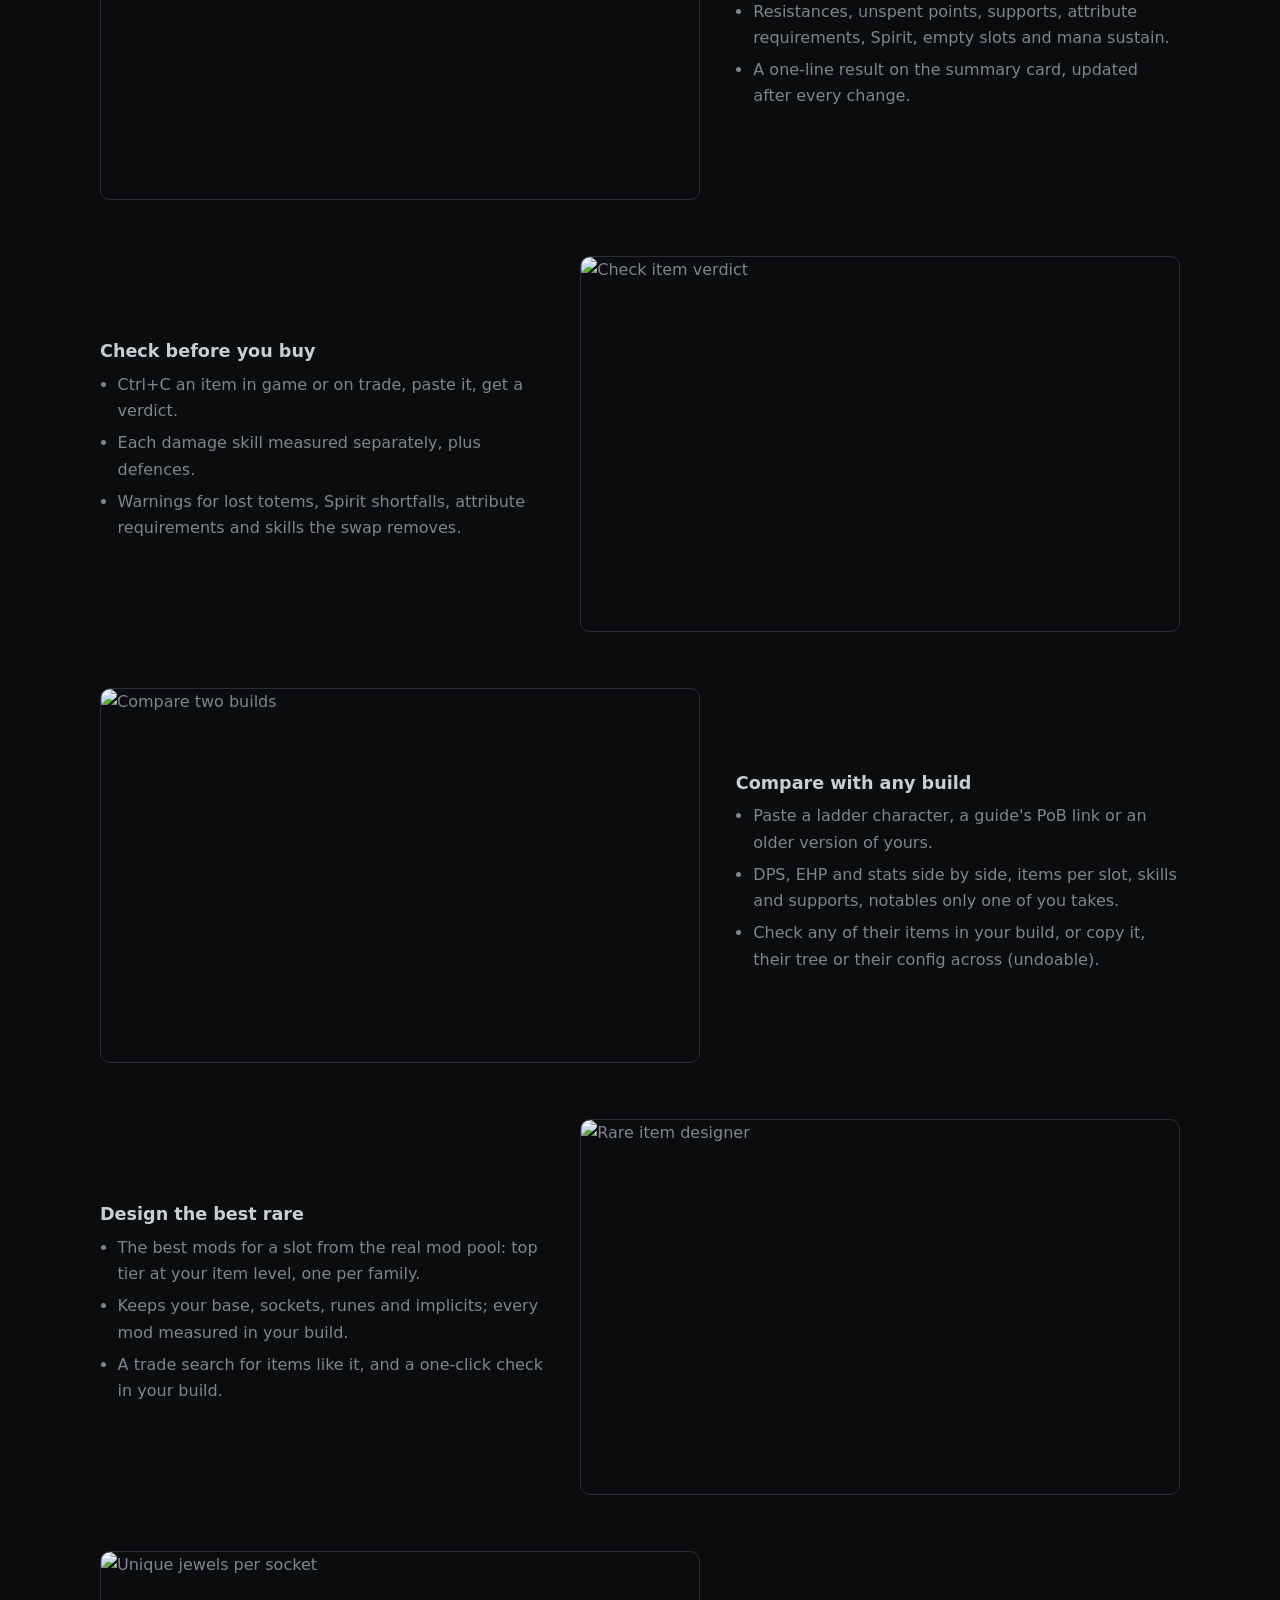
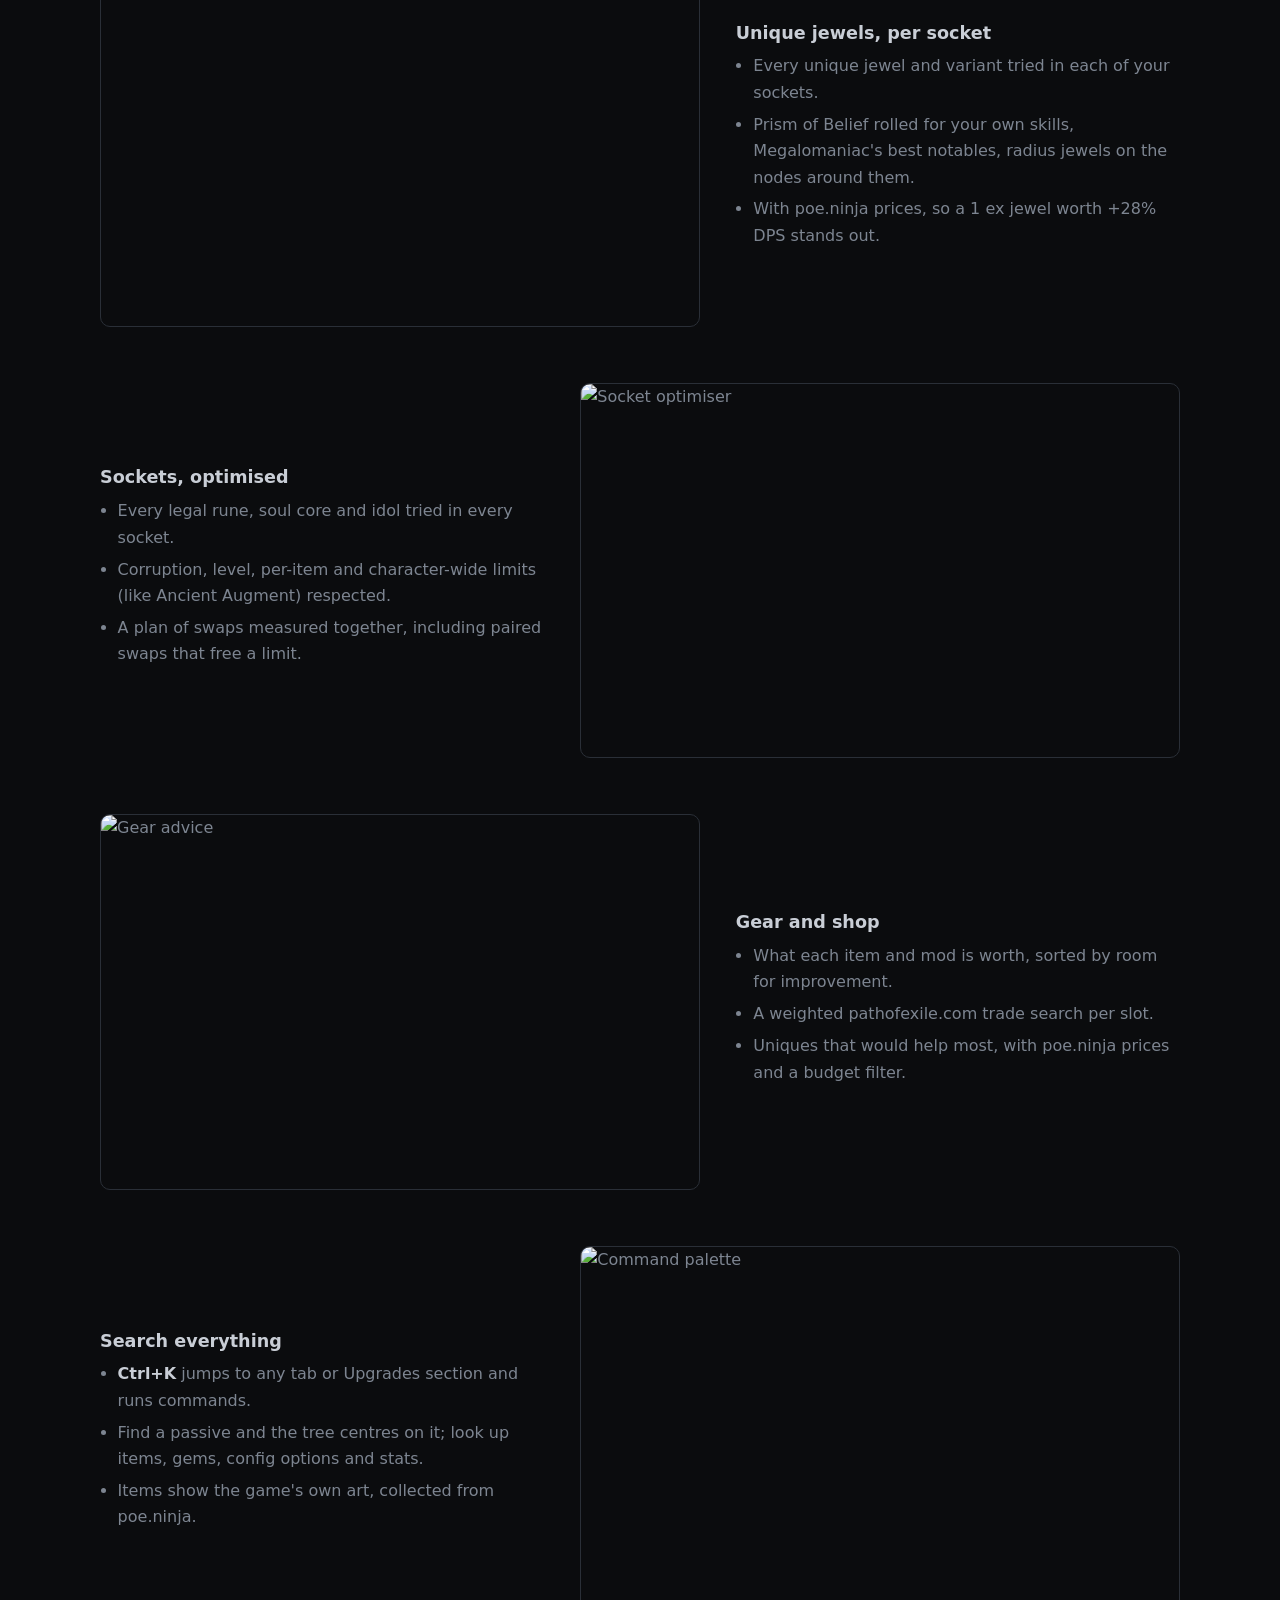
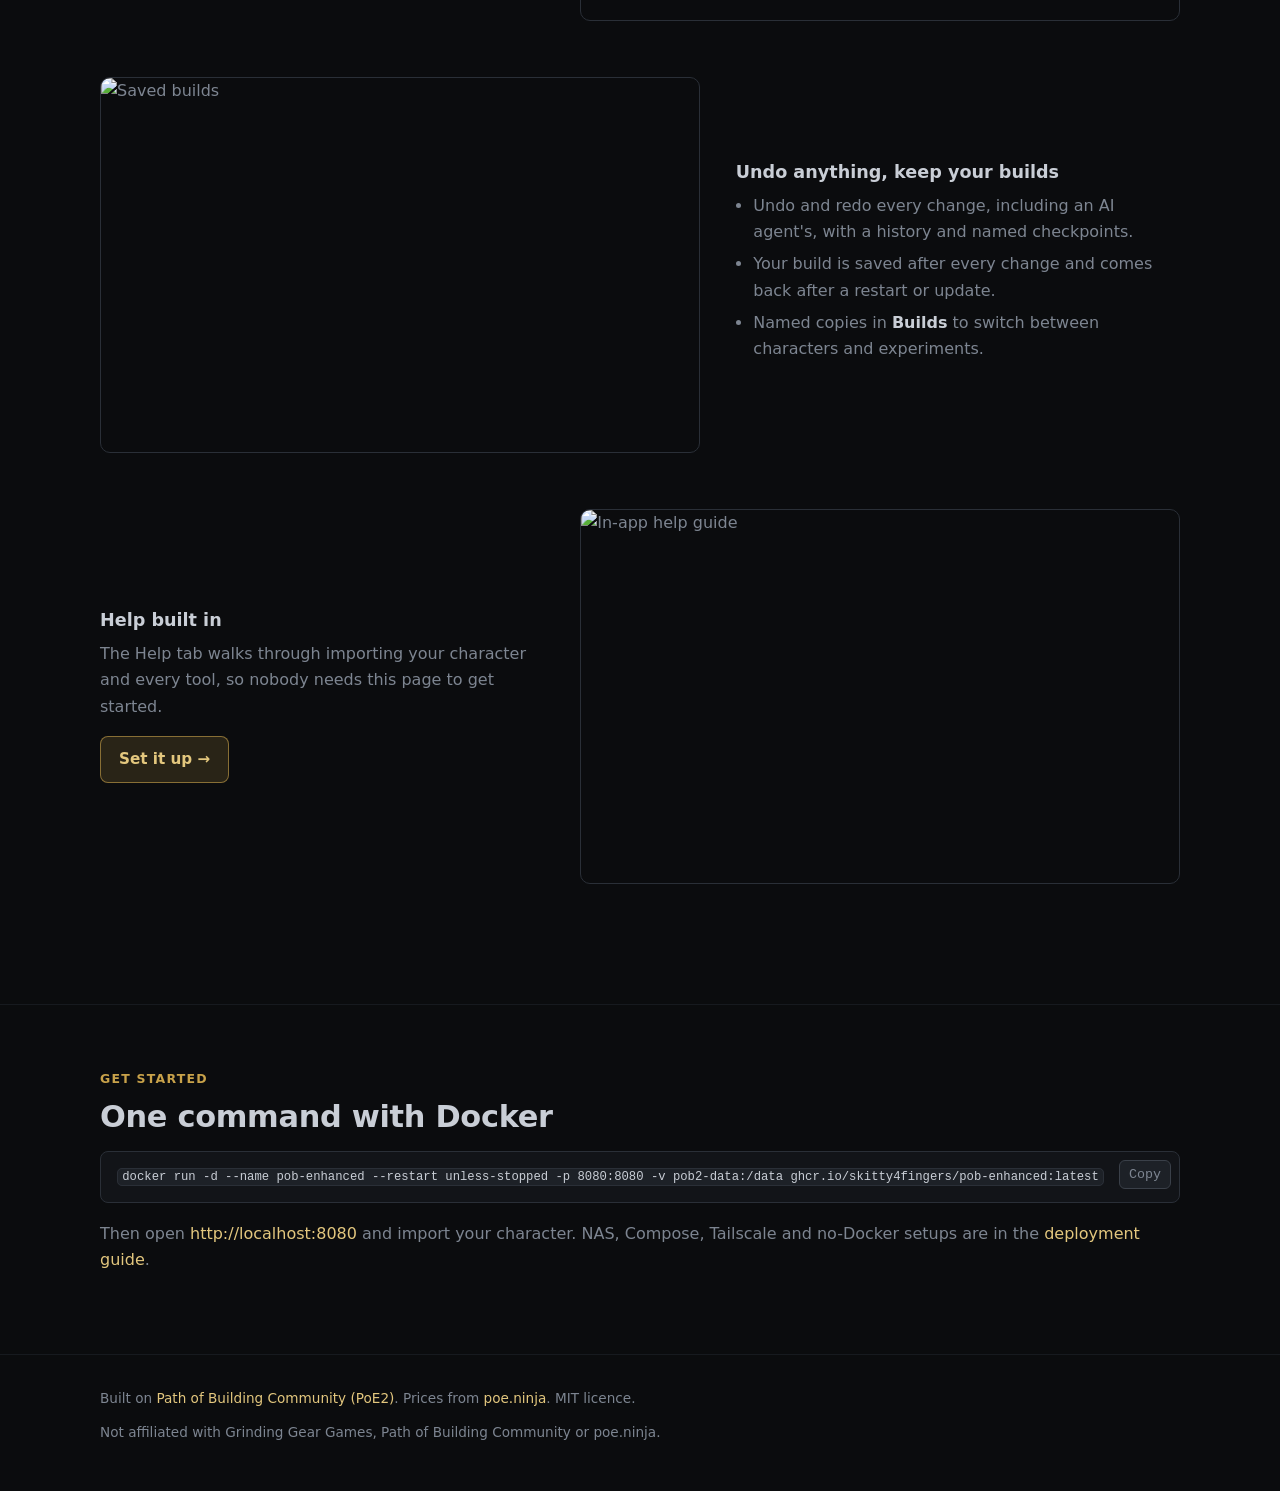
==== commit 3b5c3e54: "Refresh screenshots and show every new feature in the README and site New screenshots for build chec" ====
--- a/site/index.html
+++ b/site/index.html
@@ -75,10 +75,22 @@
               <li>Green and red chips show what your last change did. Hover for defences, resists and reservations.</li>
             </ul>
           </div>
-          <div class="media" style="max-width:320px;justify-self:center"><img src="images/summary-card.png" alt="Build summary card" loading="lazy"></div>
-        </div>
-
-        <div class="feature flip">
+          <div class="media" style="max-width:320px;justify-self:center"><img src="images/summary-card.png" alt="Build summary card" width="279" height="430" loading="lazy"></div>
+        </div>
+
+        <div class="feature flip">
+          <div class="text">
+            <h3>Build check</h3>
+            <ul>
+              <li>What is wrong with the build, worst first, each with a fix and a button to the tab that has it.</li>
+              <li>Resistances, unspent points, supports, attribute requirements, Spirit, empty slots and mana sustain.</li>
+              <li>A one-line result on the summary card, updated after every change.</li>
+            </ul>
+          </div>
+          <div class="media"><img src="images/build-check.png" alt="Build check" width="1440" height="900" loading="lazy"></div>
+        </div>
+
+        <div class="feature">
           <div class="text">
             <h3>Check before you buy</h3>
             <ul>
@@ -87,7 +99,43 @@
               <li>Warnings for lost totems, Spirit shortfalls, attribute requirements and skills the swap removes.</li>
             </ul>
           </div>
-          <div class="media"><img src="images/check-item.png" alt="Check item verdict" loading="lazy"></div>
+          <div class="media"><img src="images/check-item.png" alt="Check item verdict" width="1440" height="900" loading="lazy"></div>
+        </div>
+
+        <div class="feature flip">
+          <div class="text">
+            <h3>Compare with any build</h3>
+            <ul>
+              <li>Paste a ladder character, a guide's PoB link or an older version of yours.</li>
+              <li>DPS, EHP and stats side by side, items per slot, skills and supports, notables only one of you takes.</li>
+              <li>Check any of their items in your build, or copy it, their tree or their config across (undoable).</li>
+            </ul>
+          </div>
+          <div class="media"><img src="images/compare.png" alt="Compare two builds" width="1440" height="900" loading="lazy"></div>
+        </div>
+
+        <div class="feature">
+          <div class="text">
+            <h3>Design the best rare</h3>
+            <ul>
+              <li>The best mods for a slot from the real mod pool: top tier at your item level, one per family.</li>
+              <li>Keeps your base, sockets, runes and implicits; every mod measured in your build.</li>
+              <li>A trade search for items like it, and a one-click check in your build.</li>
+            </ul>
+          </div>
+          <div class="media"><img src="images/designer.png" alt="Rare item designer" width="1440" height="900" loading="lazy"></div>
+        </div>
+
+        <div class="feature flip">
+          <div class="text">
+            <h3>Unique jewels, per socket</h3>
+            <ul>
+              <li>Every unique jewel and variant tried in each of your sockets.</li>
+              <li>Prism of Belief rolled for your own skills, Megalomaniac's best notables, radius jewels on the nodes around them.</li>
+              <li>With poe.ninja prices, so a 1 ex jewel worth +28% DPS stands out.</li>
+            </ul>
+          </div>
+          <div class="media"><img src="images/jewels.png" alt="Unique jewels per socket" width="1440" height="900" loading="lazy"></div>
         </div>
 
         <div class="feature">
@@ -99,7 +147,7 @@
               <li>A plan of swaps measured together, including paired swaps that free a limit.</li>
             </ul>
           </div>
-          <div class="media"><img src="images/sockets.png" alt="Socket optimiser" loading="lazy"></div>
+          <div class="media"><img src="images/sockets.png" alt="Socket optimiser" width="1440" height="900" loading="lazy"></div>
         </div>
 
         <div class="feature flip">
@@ -111,7 +159,31 @@
               <li>Uniques that would help most, with poe.ninja prices and a budget filter.</li>
             </ul>
           </div>
-          <div class="media"><img src="images/upgrades-gear.png" alt="Gear advice" loading="lazy"></div>
+          <div class="media"><img src="images/upgrades-gear.png" alt="Gear advice" width="1440" height="900" loading="lazy"></div>
+        </div>
+
+        <div class="feature">
+          <div class="text">
+            <h3>Search everything</h3>
+            <ul>
+              <li><strong>Ctrl+K</strong> jumps to any tab or Upgrades section and runs commands.</li>
+              <li>Find a passive and the tree centres on it; look up items, gems, config options and stats.</li>
+              <li>Items show the game's own art, collected from poe.ninja.</li>
+            </ul>
+          </div>
+          <div class="media"><img src="images/palette.png" alt="Command palette" width="1440" height="900" loading="lazy"></div>
+        </div>
+
+        <div class="feature flip">
+          <div class="text">
+            <h3>Undo anything, keep your builds</h3>
+            <ul>
+              <li>Undo and redo every change, including an AI agent's, with a history and named checkpoints.</li>
+              <li>Your build is saved after every change and comes back after a restart or update.</li>
+              <li>Named copies in <strong>Builds</strong> to switch between characters and experiments.</li>
+            </ul>
+          </div>
+          <div class="media"><img src="images/builds.png" alt="Saved builds" width="1440" height="900" loading="lazy"></div>
         </div>
 
         <div class="feature">
@@ -120,7 +192,7 @@
             <p>The Help tab walks through importing your character and every tool, so nobody needs this page to get started.</p>
             <a class="btn primary" href="deploy.html">Set it up →</a>
           </div>
-          <div class="media"><img src="images/help.png" alt="In-app help guide" loading="lazy"></div>
+          <div class="media"><img src="images/help.png" alt="In-app help guide" width="1440" height="900" loading="lazy"></div>
         </div>
       </div>
     </section>
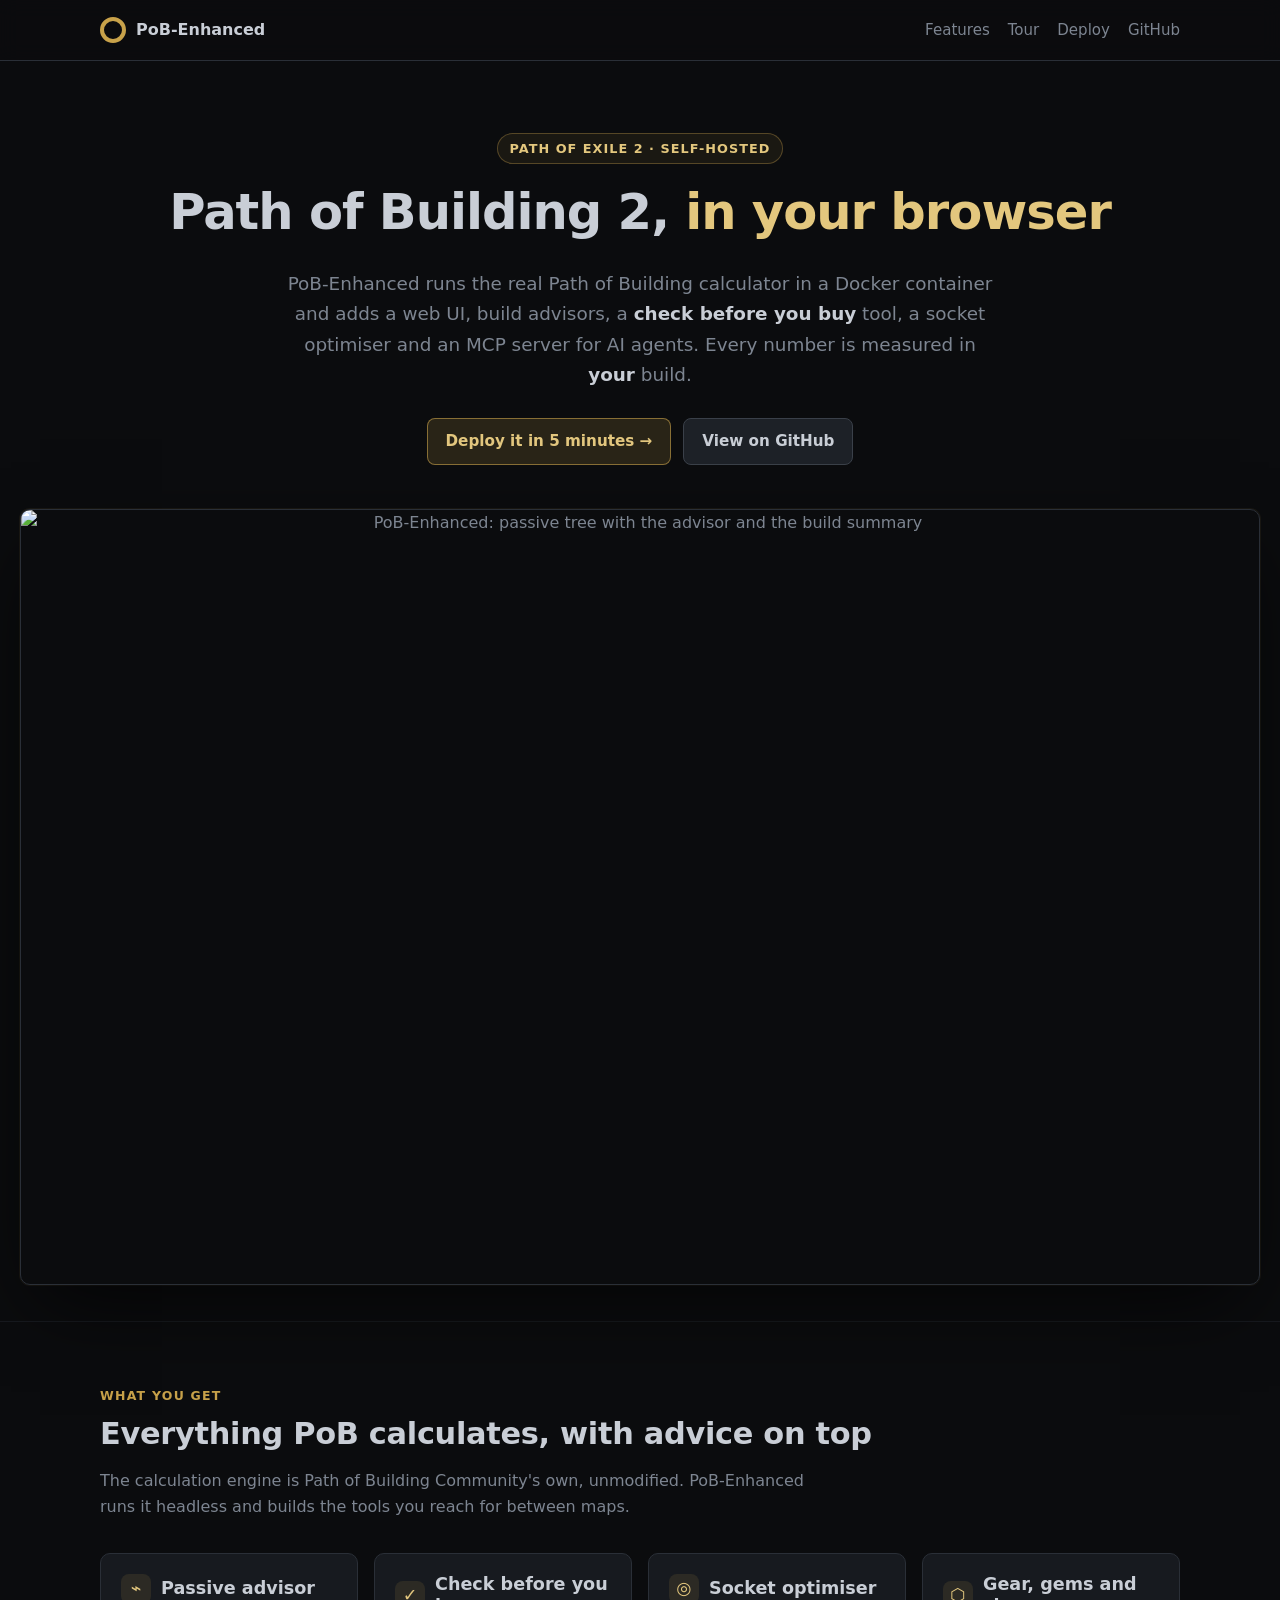
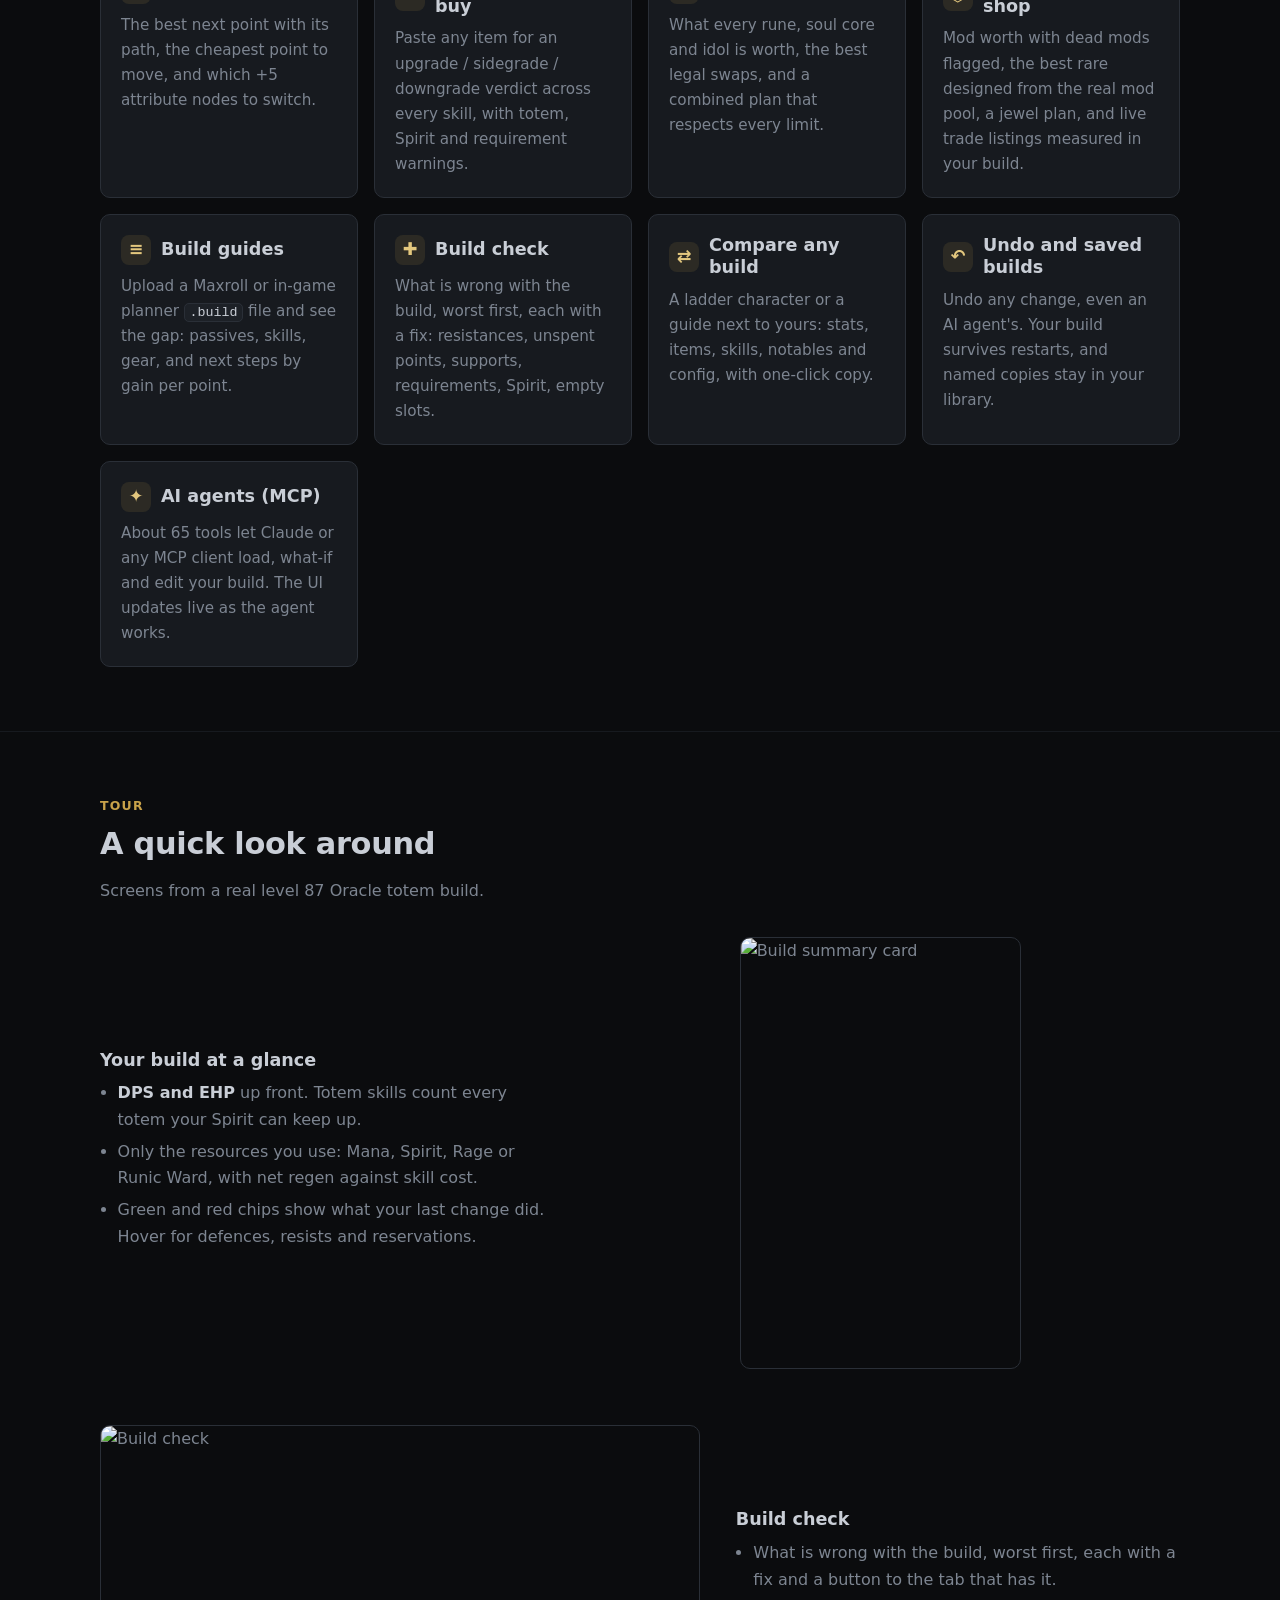
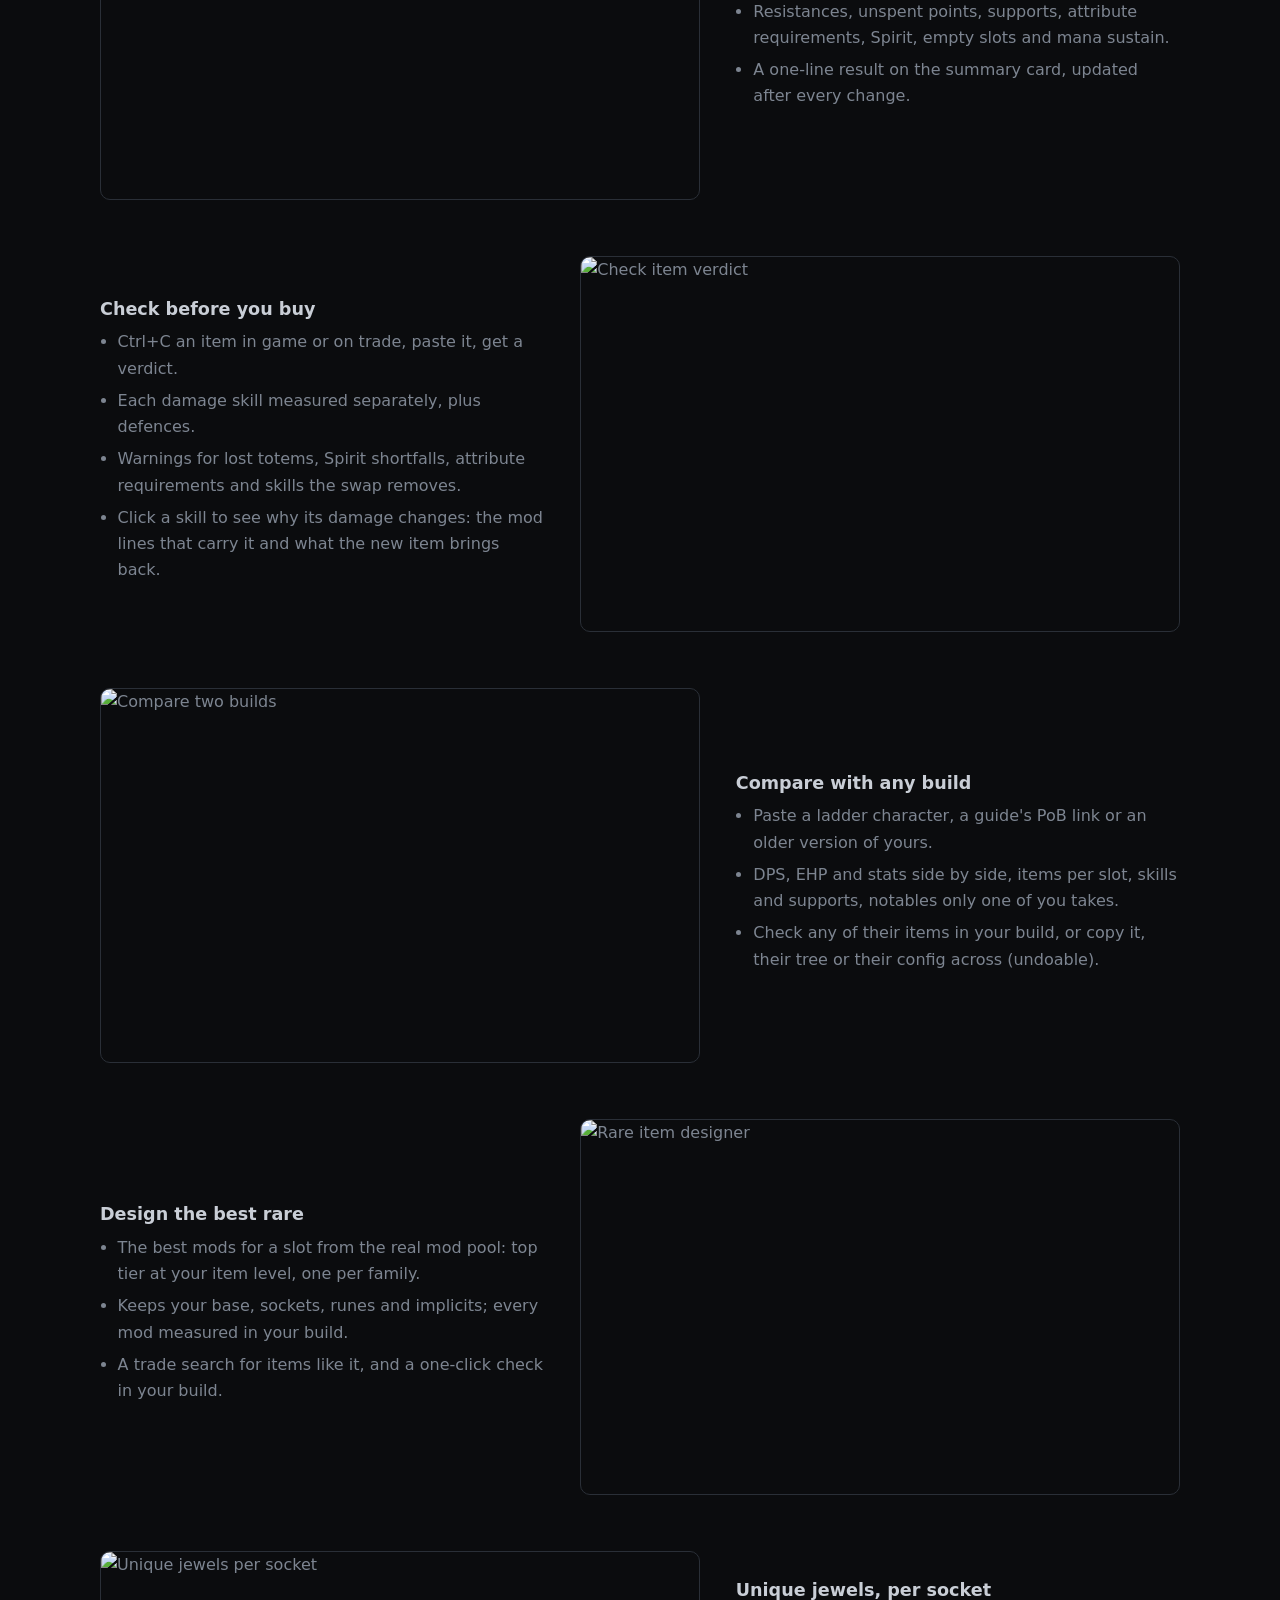
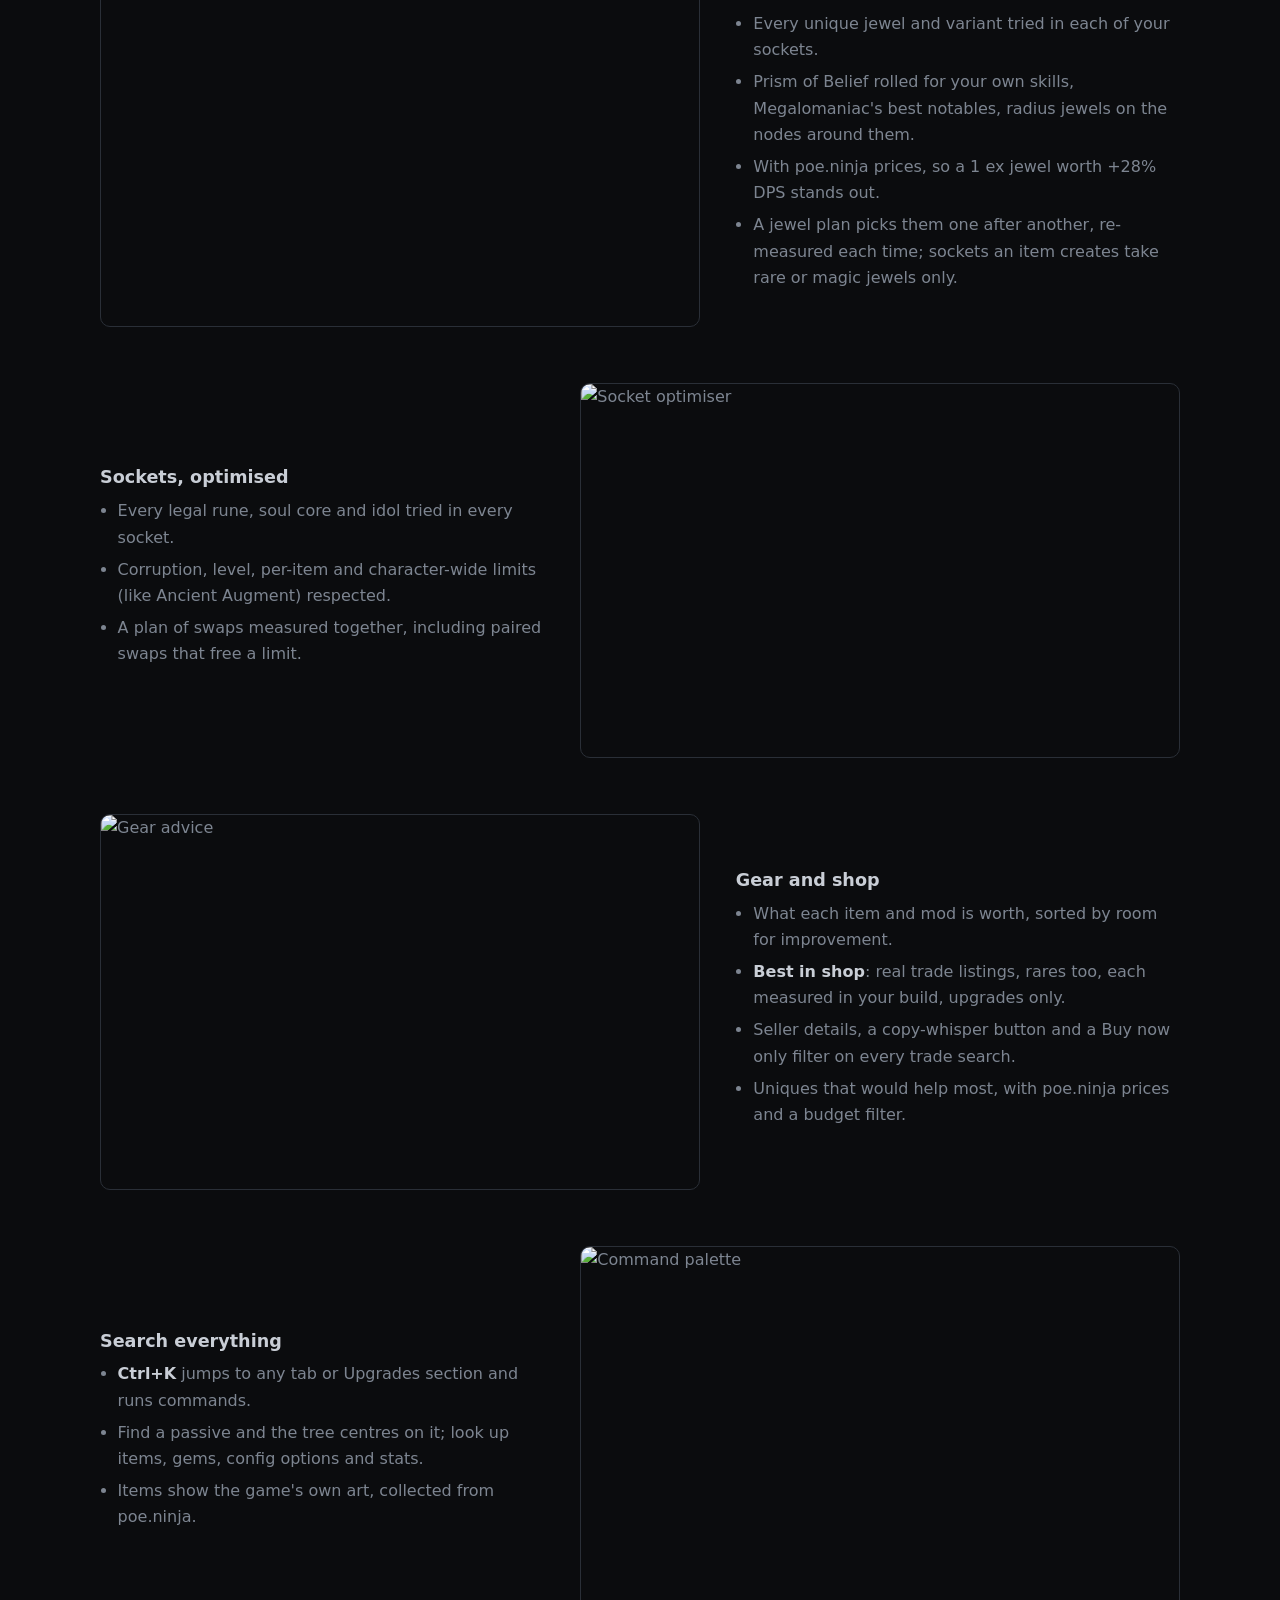
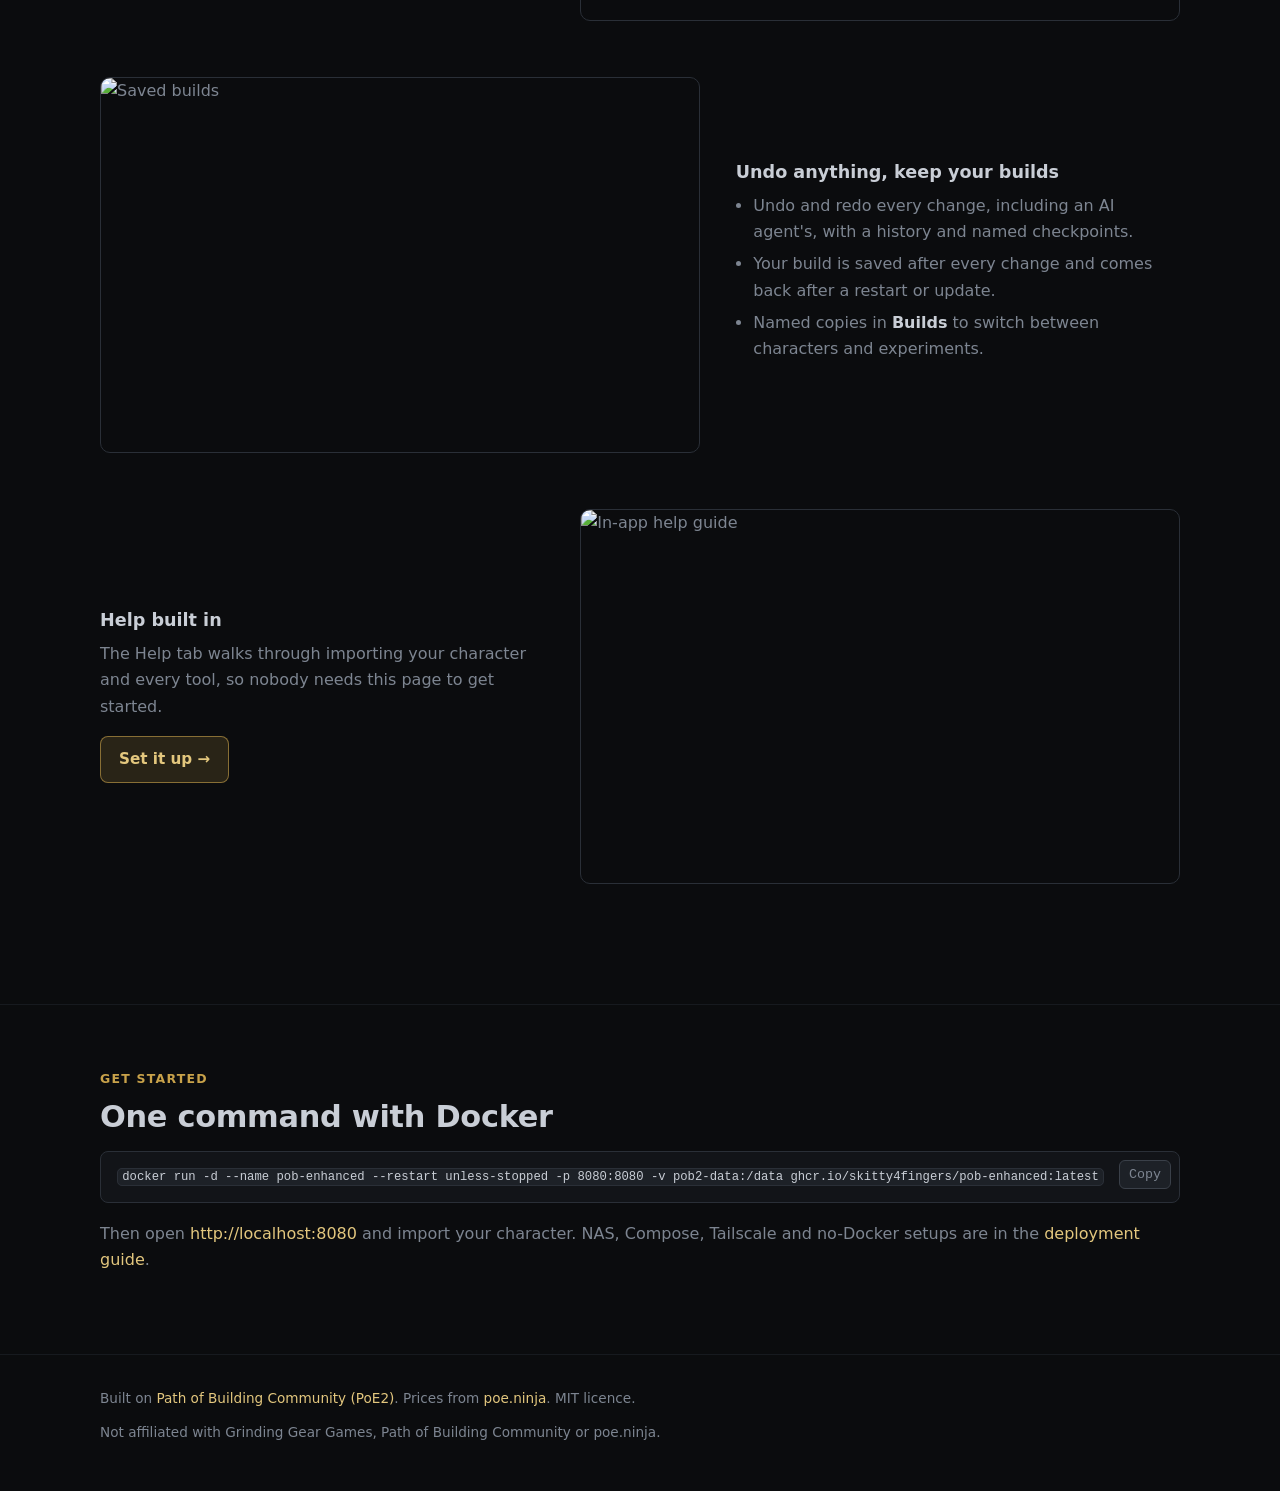
==== commit 672a229e: "v0.2.2: README, site and help updated for live trade listings, jewel plan, explain Co-Authored-By: C" ====
--- a/site/index.html
+++ b/site/index.html
@@ -50,12 +50,12 @@
           <div class="card"><h3><span class="ico">⌁</span> Passive advisor</h3><p>The best next point with its path, the cheapest point to move, and which +5 attribute nodes to switch.</p></div>
           <div class="card"><h3><span class="ico">✓</span> Check before you buy</h3><p>Paste any item for an upgrade / sidegrade / downgrade verdict across every skill, with totem, Spirit and requirement warnings.</p></div>
           <div class="card"><h3><span class="ico">◎</span> Socket optimiser</h3><p>What every rune, soul core and idol is worth, the best legal swaps, and a combined plan that respects every limit.</p></div>
-          <div class="card"><h3><span class="ico">⬡</span> Gear, gems and shop</h3><p>Mod worth with dead mods flagged, the best rare designed from the real mod pool, unique jewels per socket, and uniques ranked with poe.ninja prices.</p></div>
+          <div class="card"><h3><span class="ico">⬡</span> Gear, gems and shop</h3><p>Mod worth with dead mods flagged, the best rare designed from the real mod pool, a jewel plan, and live trade listings measured in your build.</p></div>
           <div class="card"><h3><span class="ico">≡</span> Build guides</h3><p>Upload a Maxroll or in-game planner <code>.build</code> file and see the gap: passives, skills, gear, and next steps by gain per point.</p></div>
           <div class="card"><h3><span class="ico">✚</span> Build check</h3><p>What is wrong with the build, worst first, each with a fix: resistances, unspent points, supports, requirements, Spirit, empty slots.</p></div>
           <div class="card"><h3><span class="ico">⇄</span> Compare any build</h3><p>A ladder character or a guide next to yours: stats, items, skills, notables and config, with one-click copy.</p></div>
           <div class="card"><h3><span class="ico">↶</span> Undo and saved builds</h3><p>Undo any change, even an AI agent's. Your build survives restarts, and named copies stay in your library.</p></div>
-          <div class="card"><h3><span class="ico">✦</span> AI agents (MCP)</h3><p>About 50 tools let Claude or any MCP client load, what-if and edit your build. The UI updates live as the agent works.</p></div>
+          <div class="card"><h3><span class="ico">✦</span> AI agents (MCP)</h3><p>About 65 tools let Claude or any MCP client load, what-if and edit your build. The UI updates live as the agent works.</p></div>
         </div>
       </div>
     </section>
@@ -97,6 +97,7 @@
               <li>Ctrl+C an item in game or on trade, paste it, get a verdict.</li>
               <li>Each damage skill measured separately, plus defences.</li>
               <li>Warnings for lost totems, Spirit shortfalls, attribute requirements and skills the swap removes.</li>
+              <li>Click a skill to see why its damage changes: the mod lines that carry it and what the new item brings back.</li>
             </ul>
           </div>
           <div class="media"><img src="images/check-item.png" alt="Check item verdict" width="1440" height="900" loading="lazy"></div>
@@ -133,6 +134,7 @@
               <li>Every unique jewel and variant tried in each of your sockets.</li>
               <li>Prism of Belief rolled for your own skills, Megalomaniac's best notables, radius jewels on the nodes around them.</li>
               <li>With poe.ninja prices, so a 1 ex jewel worth +28% DPS stands out.</li>
+              <li>A jewel plan picks them one after another, re-measured each time; sockets an item creates take rare or magic jewels only.</li>
             </ul>
           </div>
           <div class="media"><img src="images/jewels.png" alt="Unique jewels per socket" width="1440" height="900" loading="lazy"></div>
@@ -155,7 +157,8 @@
             <h3>Gear and shop</h3>
             <ul>
               <li>What each item and mod is worth, sorted by room for improvement.</li>
-              <li>A weighted pathofexile.com trade search per slot.</li>
+              <li><strong>Best in shop</strong>: real trade listings, rares too, each measured in your build, upgrades only.</li>
+              <li>Seller details, a copy-whisper button and a Buy now only filter on every trade search.</li>
               <li>Uniques that would help most, with poe.ninja prices and a budget filter.</li>
             </ul>
           </div>
